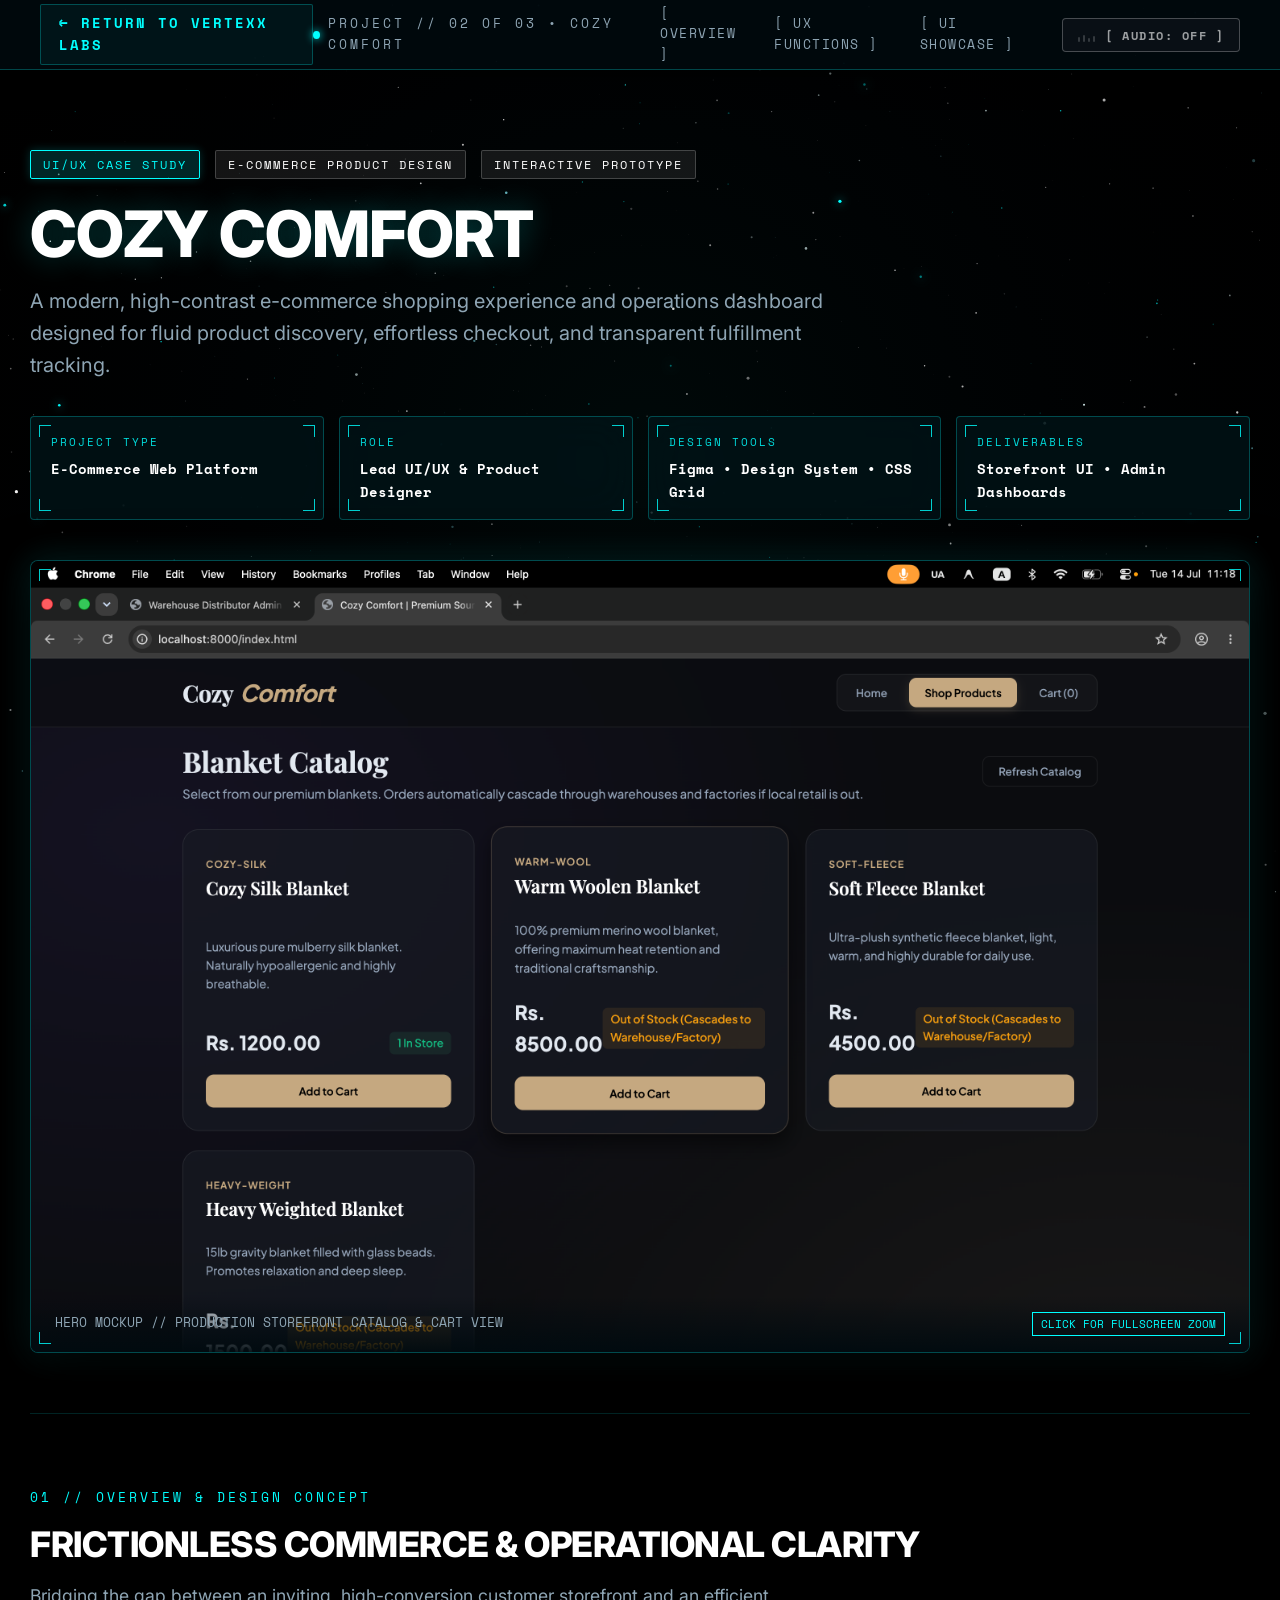
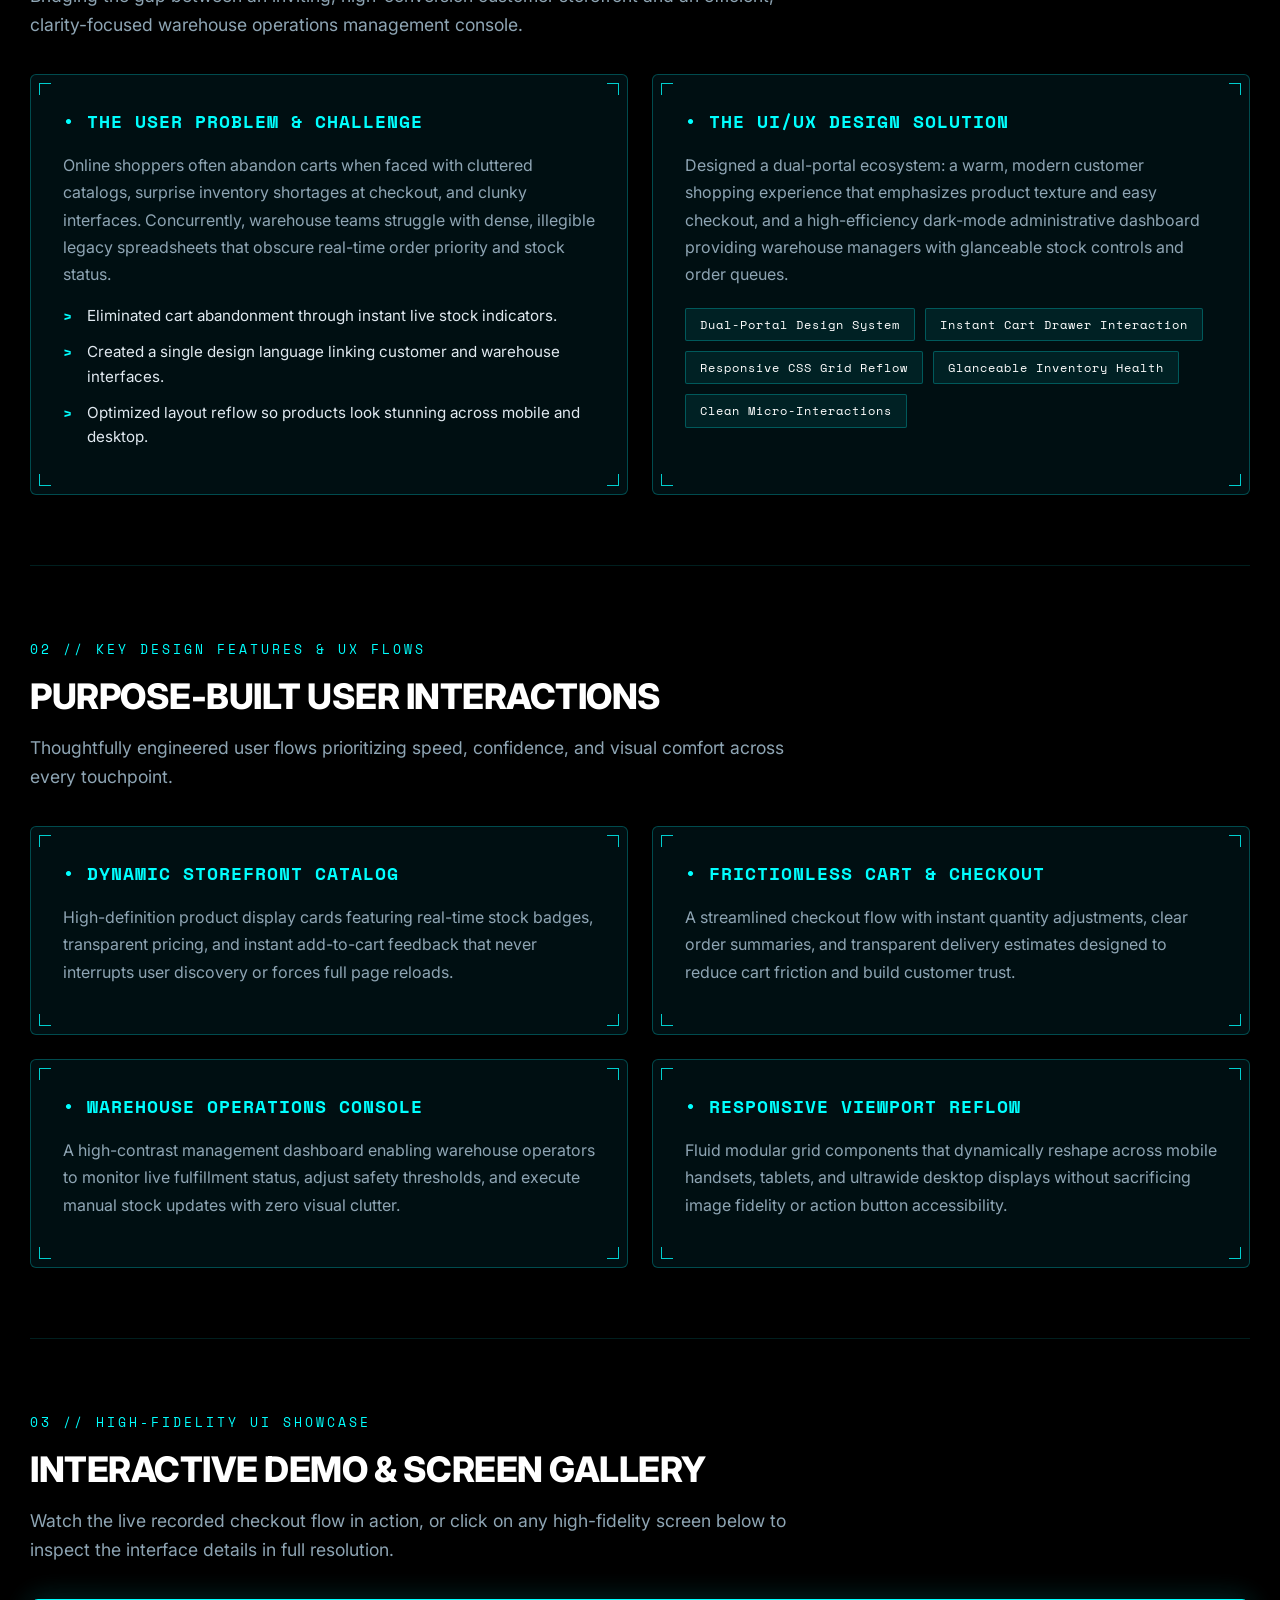
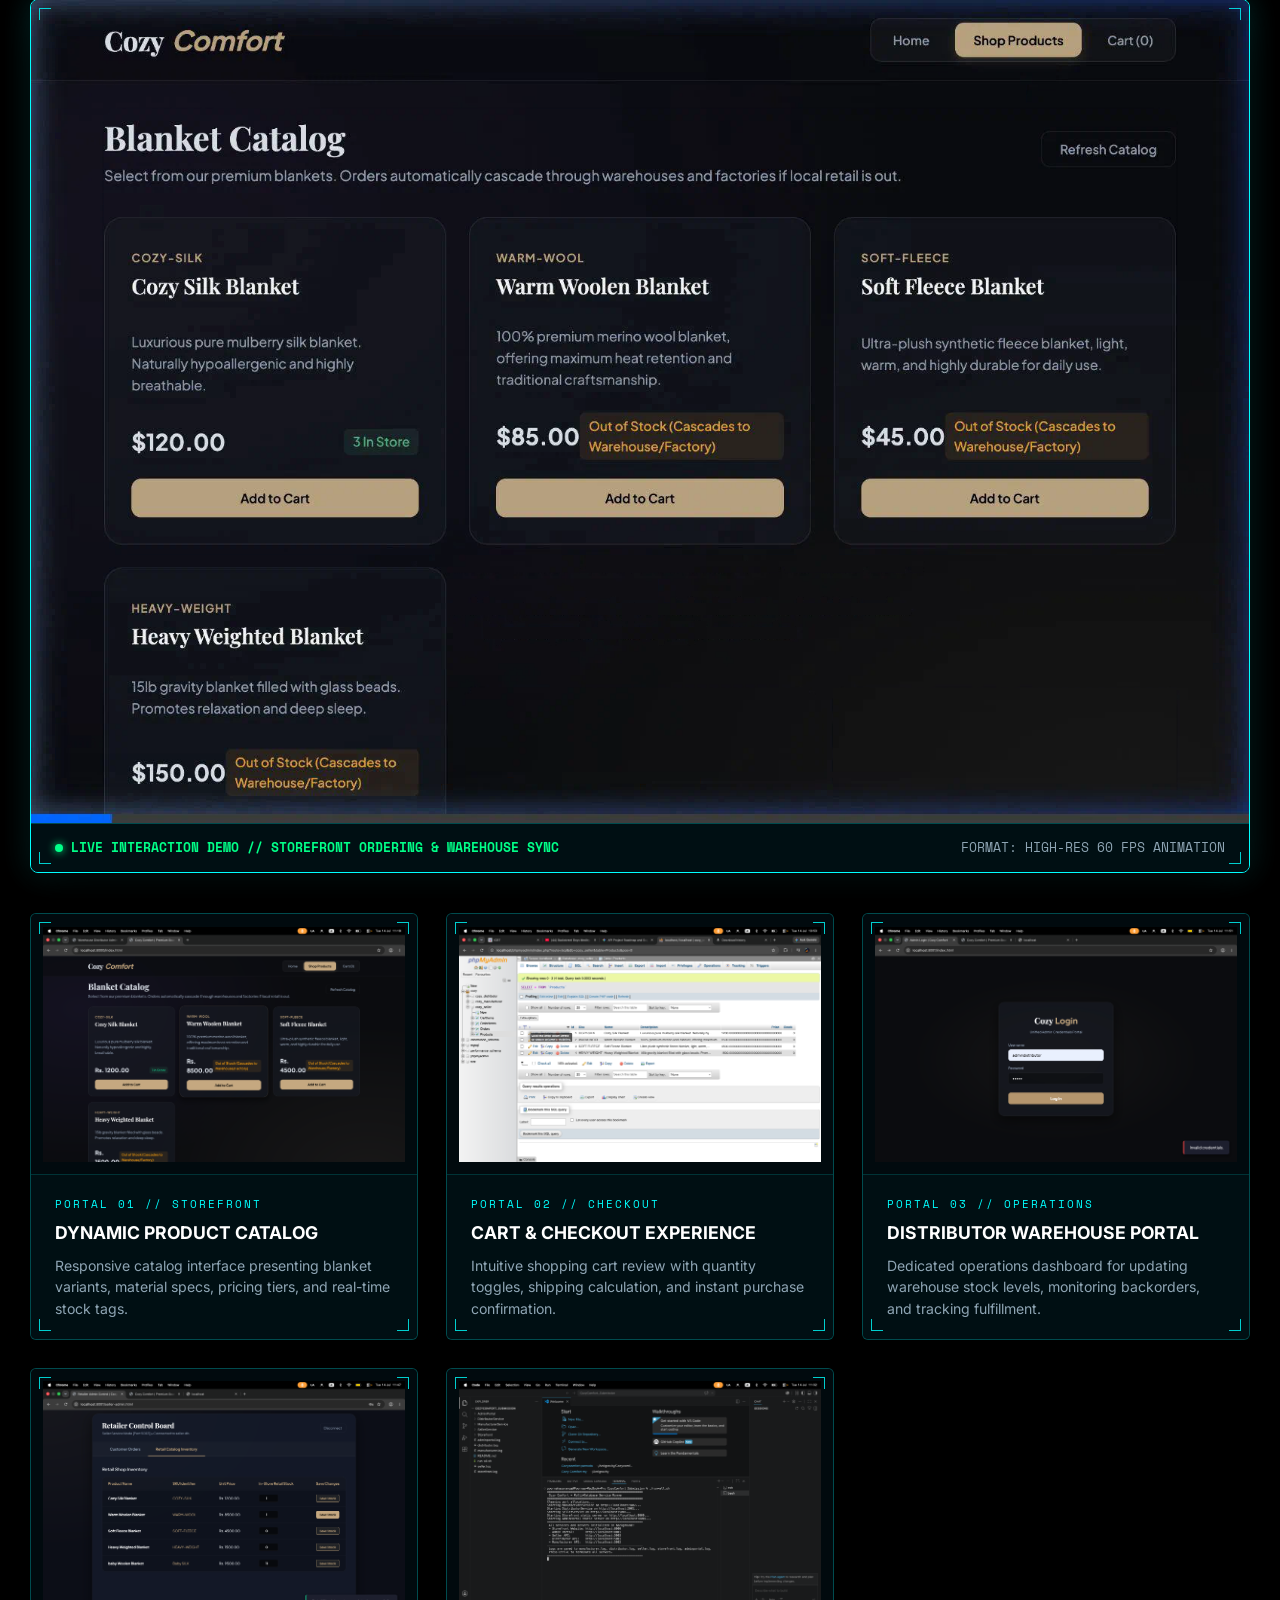
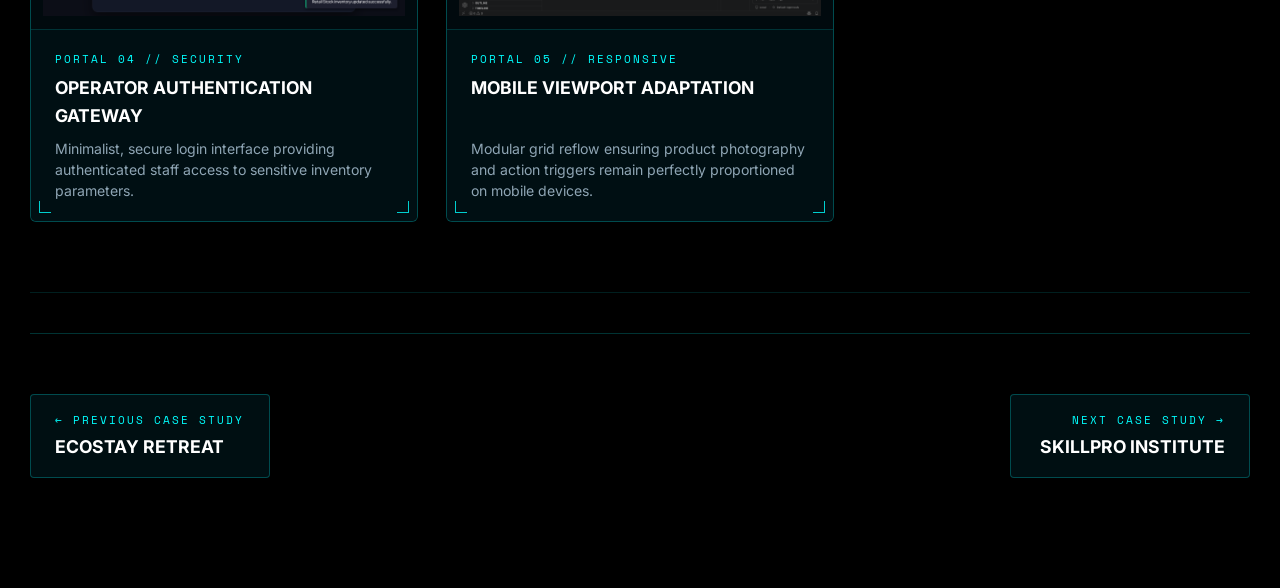
==== case-study-cozycomfort.html @ d519921f "Initial commit: Vertexx Labs spatial portfolio and case studies" ====
<!DOCTYPE html>
<html lang="en">
<head>
  <meta charset="UTF-8">
  <meta name="viewport" content="width=device-width, initial-scale=1.0">
  <title>Cozy Comfort | E-Commerce UI/UX Case Study | Vertexx Labs</title>
  <meta name="description" content="UI/UX case study for Cozy Comfort, a modern e-commerce storefront and operations dashboard platform featuring responsive browsing and live cart interactions.">
  
  <!-- Google Fonts -->
  <link rel="preconnect" href="https://fonts.googleapis.com">
  <link rel="preconnect" href="https://fonts.gstatic.com" crossorigin>
  <link href="https://fonts.googleapis.com/css2?family=Inter:wght@400;600;700;800&family=Share+Tech+Mono&family=Space+Mono:wght@400;700&display=swap" rel="stylesheet">
  
  <link rel="stylesheet" href="case-study.css?v=40">
</head>
<body>

  <!-- 3D Cosmic Space Starfield Canvas (Matching Main Page) -->
  <canvas id="space-canvas"></canvas>

  <!-- Fixed Top HUD Navigation -->
  <header class="case-nav">
    <a href="index.html#projects" class="nav-back-btn">
      <span>&larr; RETURN TO VERTEXX LABS</span>
    </a>
    
    <div class="nav-dossier-badge">
      <span class="blink-dot"></span>
      <span>PROJECT // 02 OF 03 &bull; COZY COMFORT</span>
    </div>

    <div class="nav-right-group">
      <nav class="nav-section-links">
        <a href="#overview">[ OVERVIEW ]</a>
        <a href="#functions">[ UX FUNCTIONS ]</a>
        <a href="#gallery">[ UI SHOWCASE ]</a>
      </nav>

      <!-- HUD Audio Toggle Control -->
      <button id="case-audio-toggle" class="case-audio-btn playing" aria-label="Toggle Audio" title="Toggle audio soundtrack">
        <div class="case-visualizer-bars">
          <div class="case-bar"></div>
          <div class="case-bar"></div>
          <div class="case-bar"></div>
          <div class="case-bar"></div>
        </div>
        <span class="case-audio-label">[ AUDIO: ON ]</span>
      </button>
    </div>
  </header>

  <main class="case-container">
    
    <!-- Hero Section -->
    <section class="case-hero">
      <div class="hero-badge-row">
        <span class="case-badge">UI/UX CASE STUDY</span>
        <span class="role-badge">E-COMMERCE PRODUCT DESIGN</span>
        <span class="role-badge">INTERACTIVE PROTOTYPE</span>
      </div>

      <h1 class="case-title">COZY COMFORT</h1>
      <p class="case-subtitle">
        A modern, high-contrast e-commerce shopping experience and operations dashboard designed for fluid product discovery, effortless checkout, and transparent fulfillment tracking.
      </p>

      <!-- Metadata Bento Grid -->
      <div class="meta-grid">
        <div class="meta-box">
          <div class="hud-corner top-left"></div>
          <div class="hud-corner top-right"></div>
          <div class="hud-corner bottom-left"></div>
          <div class="hud-corner bottom-right"></div>
          <div class="meta-label">PROJECT TYPE</div>
          <div class="meta-value">E-Commerce Web Platform</div>
        </div>

        <div class="meta-box">
          <div class="hud-corner top-left"></div>
          <div class="hud-corner top-right"></div>
          <div class="hud-corner bottom-left"></div>
          <div class="hud-corner bottom-right"></div>
          <div class="meta-label">ROLE</div>
          <div class="meta-value">Lead UI/UX &amp; Product Designer</div>
        </div>

        <div class="meta-box">
          <div class="hud-corner top-left"></div>
          <div class="hud-corner top-right"></div>
          <div class="hud-corner bottom-left"></div>
          <div class="hud-corner bottom-right"></div>
          <div class="meta-label">DESIGN TOOLS</div>
          <div class="meta-value">Figma &bull; Design System &bull; CSS Grid</div>
        </div>

        <div class="meta-box">
          <div class="hud-corner top-left"></div>
          <div class="hud-corner top-right"></div>
          <div class="hud-corner bottom-left"></div>
          <div class="hud-corner bottom-right"></div>
          <div class="meta-label">DELIVERABLES</div>
          <div class="meta-value">Storefront UI &bull; Admin Dashboards</div>
        </div>
      </div>

      <!-- Hero Mockup Display Frame -->
      <div class="hero-mockup-wrapper">
        <div class="hud-corner top-left"></div>
        <div class="hud-corner top-right"></div>
        <div class="hud-corner bottom-left"></div>
        <div class="hud-corner bottom-right"></div>
        <img src="assets/projects/cozycomfort/hero-mockup.png" alt="Cozy Comfort E-Commerce Storefront Interface" class="hero-mockup-img">
        <div class="hero-mockup-caption">
          <span>HERO MOCKUP // PRODUCTION STOREFRONT CATALOG &amp; CART VIEW</span>
          <span class="badge">CLICK FOR FULLSCREEN ZOOM</span>
        </div>
      </div>
    </section>

    <!-- Section 01: Overview & Design Concept -->
    <section id="overview" class="case-section">
      <div class="section-hud-header">
        <span class="section-index">01 // OVERVIEW &amp; DESIGN CONCEPT</span>
        <h2 class="section-title">FRICTIONLESS COMMERCE &amp; OPERATIONAL CLARITY</h2>
        <p class="section-lead">
          Bridging the gap between an inviting, high-conversion customer storefront and an efficient, clarity-focused warehouse operations management console.
        </p>
      </div>

      <div class="bento-overview-grid">
        <div class="bento-card">
          <div class="hud-corner top-left"></div>
          <div class="hud-corner top-right"></div>
          <div class="hud-corner bottom-left"></div>
          <div class="hud-corner bottom-right"></div>
          <h3 class="bento-card-title">&bull; THE USER PROBLEM &amp; CHALLENGE</h3>
          <p>
            Online shoppers often abandon carts when faced with cluttered catalogs, surprise inventory shortages at checkout, and clunky interfaces. Concurrently, warehouse teams struggle with dense, illegible legacy spreadsheets that obscure real-time order priority and stock status.
          </p>
          <ul class="feature-list">
            <li>Eliminated cart abandonment through instant live stock indicators.</li>
            <li>Created a single design language linking customer and warehouse interfaces.</li>
            <li>Optimized layout reflow so products look stunning across mobile and desktop.</li>
          </ul>
        </div>

        <div class="bento-card">
          <div class="hud-corner top-left"></div>
          <div class="hud-corner top-right"></div>
          <div class="hud-corner bottom-left"></div>
          <div class="hud-corner bottom-right"></div>
          <h3 class="bento-card-title">&bull; THE UI/UX DESIGN SOLUTION</h3>
          <p>
            Designed a dual-portal ecosystem: a warm, modern customer shopping experience that emphasizes product texture and easy checkout, and a high-efficiency dark-mode administrative dashboard providing warehouse managers with glanceable stock controls and order queues.
          </p>
          <div class="tech-pills">
            <span class="tech-pill">Dual-Portal Design System</span>
            <span class="tech-pill">Instant Cart Drawer Interaction</span>
            <span class="tech-pill">Responsive CSS Grid Reflow</span>
            <span class="tech-pill">Glanceable Inventory Health</span>
            <span class="tech-pill">Clean Micro-Interactions</span>
          </div>
        </div>
      </div>
    </section>

    <!-- Section 02: Key Design Features & Functions -->
    <section id="functions" class="case-section">
      <div class="section-hud-header">
        <span class="section-index">02 // KEY DESIGN FEATURES &amp; UX FLOWS</span>
        <h2 class="section-title">PURPOSE-BUILT USER INTERACTIONS</h2>
        <p class="section-lead">
          Thoughtfully engineered user flows prioritizing speed, confidence, and visual comfort across every touchpoint.
        </p>
      </div>

      <div class="bento-overview-grid">
        <div class="bento-card">
          <div class="hud-corner top-left"></div>
          <div class="hud-corner top-right"></div>
          <div class="hud-corner bottom-left"></div>
          <div class="hud-corner bottom-right"></div>
          <h3 class="bento-card-title">&bull; DYNAMIC STOREFRONT CATALOG</h3>
          <p>
            High-definition product display cards featuring real-time stock badges, transparent pricing, and instant add-to-cart feedback that never interrupts user discovery or forces full page reloads.
          </p>
        </div>

        <div class="bento-card">
          <div class="hud-corner top-left"></div>
          <div class="hud-corner top-right"></div>
          <div class="hud-corner bottom-left"></div>
          <div class="hud-corner bottom-right"></div>
          <h3 class="bento-card-title">&bull; FRICTIONLESS CART &amp; CHECKOUT</h3>
          <p>
            A streamlined checkout flow with instant quantity adjustments, clear order summaries, and transparent delivery estimates designed to reduce cart friction and build customer trust.
          </p>
        </div>

        <div class="bento-card">
          <div class="hud-corner top-left"></div>
          <div class="hud-corner top-right"></div>
          <div class="hud-corner bottom-left"></div>
          <div class="hud-corner bottom-right"></div>
          <h3 class="bento-card-title">&bull; WAREHOUSE OPERATIONS CONSOLE</h3>
          <p>
            A high-contrast management dashboard enabling warehouse operators to monitor live fulfillment status, adjust safety thresholds, and execute manual stock updates with zero visual clutter.
          </p>
        </div>

        <div class="bento-card">
          <div class="hud-corner top-left"></div>
          <div class="hud-corner top-right"></div>
          <div class="hud-corner bottom-left"></div>
          <div class="hud-corner bottom-right"></div>
          <h3 class="bento-card-title">&bull; RESPONSIVE VIEWPORT REFLOW</h3>
          <p>
            Fluid modular grid components that dynamically reshape across mobile handsets, tablets, and ultrawide desktop displays without sacrificing image fidelity or action button accessibility.
          </p>
        </div>
      </div>
    </section>

    <!-- Section 03: UI Showcase & Screen Gallery -->
    <section id="gallery" class="case-section">
      <div class="section-hud-header">
        <span class="section-index">03 // HIGH-FIDELITY UI SHOWCASE</span>
        <h2 class="section-title">INTERACTIVE DEMO &amp; SCREEN GALLERY</h2>
        <p class="section-lead">
          Watch the live recorded checkout flow in action, or click on any high-fidelity screen below to inspect the interface details in full resolution.
        </p>
      </div>

      <!-- Live Recorded UI Demo Animation -->
      <div class="demo-showcase-box" style="margin-bottom: 40px;">
        <div class="hud-corner top-left"></div>
        <div class="hud-corner top-right"></div>
        <div class="hud-corner bottom-left"></div>
        <div class="hud-corner bottom-right"></div>
        <img src="assets/projects/cozycomfort/demo-animation.webp" alt="Cozy Comfort Live Storefront and Inventory Update Flow" class="demo-showcase-media">
        <div class="demo-status-bar">
          <span class="live-indicator">LIVE INTERACTION DEMO // STOREFRONT ORDERING &amp; WAREHOUSE SYNC</span>
          <span>FORMAT: HIGH-RES 60 FPS ANIMATION</span>
        </div>
      </div>

      <div class="gallery-grid">
        <!-- Screen 1: Storefront -->
        <div class="gallery-card">
          <div class="hud-corner top-left"></div>
          <div class="hud-corner top-right"></div>
          <div class="hud-corner bottom-left"></div>
          <div class="hud-corner bottom-right"></div>
          <div class="gallery-thumb-container">
            <img src="assets/projects/cozycomfort/screen-storefront.png" alt="Storefront Catalog Interface" class="gallery-thumb">
            <div class="gallery-hover-overlay">
              <span class="zoom-hint-btn">[ EXPAND SCREEN ]</span>
            </div>
          </div>
          <div class="gallery-card-info">
            <div>
              <div class="screen-number">PORTAL 01 // STOREFRONT</div>
              <h3 class="screen-name">DYNAMIC PRODUCT CATALOG</h3>
            </div>
            <p class="screen-desc">Responsive catalog interface presenting blanket variants, material specs, pricing tiers, and real-time stock tags.</p>
          </div>
        </div>

        <!-- Screen 2: Checkout -->
        <div class="gallery-card">
          <div class="hud-corner top-left"></div>
          <div class="hud-corner top-right"></div>
          <div class="hud-corner bottom-left"></div>
          <div class="hud-corner bottom-right"></div>
          <div class="gallery-thumb-container">
            <img src="assets/projects/cozycomfort/screen-checkout.png" alt="Cart and Checkout Flow" class="gallery-thumb">
            <div class="gallery-hover-overlay">
              <span class="zoom-hint-btn">[ EXPAND SCREEN ]</span>
            </div>
          </div>
          <div class="gallery-card-info">
            <div>
              <div class="screen-number">PORTAL 02 // CHECKOUT</div>
              <h3 class="screen-name">CART &amp; CHECKOUT EXPERIENCE</h3>
            </div>
            <p class="screen-desc">Intuitive shopping cart review with quantity toggles, shipping calculation, and instant purchase confirmation.</p>
          </div>
        </div>

        <!-- Screen 3: Distributor Operations -->
        <div class="gallery-card">
          <div class="hud-corner top-left"></div>
          <div class="hud-corner top-right"></div>
          <div class="hud-corner bottom-left"></div>
          <div class="hud-corner bottom-right"></div>
          <div class="gallery-thumb-container">
            <img src="assets/projects/cozycomfort/screen-distributor.png" alt="Distributor Warehouse Console" class="gallery-thumb">
            <div class="gallery-hover-overlay">
              <span class="zoom-hint-btn">[ EXPAND SCREEN ]</span>
            </div>
          </div>
          <div class="gallery-card-info">
            <div>
              <div class="screen-number">PORTAL 03 // OPERATIONS</div>
              <h3 class="screen-name">DISTRIBUTOR WAREHOUSE PORTAL</h3>
            </div>
            <p class="screen-desc">Dedicated operations dashboard for updating warehouse stock levels, monitoring backorders, and tracking fulfillment.</p>
          </div>
        </div>

        <!-- Screen 4: Security Gateway -->
        <div class="gallery-card">
          <div class="hud-corner top-left"></div>
          <div class="hud-corner top-right"></div>
          <div class="hud-corner bottom-left"></div>
          <div class="hud-corner bottom-right"></div>
          <div class="gallery-thumb-container">
            <img src="assets/projects/cozycomfort/screen-distributor-login.png" alt="Operator Authentication Gateway" class="gallery-thumb">
            <div class="gallery-hover-overlay">
              <span class="zoom-hint-btn">[ EXPAND SCREEN ]</span>
            </div>
          </div>
          <div class="gallery-card-info">
            <div>
              <div class="screen-number">PORTAL 04 // SECURITY</div>
              <h3 class="screen-name">OPERATOR AUTHENTICATION GATEWAY</h3>
            </div>
            <p class="screen-desc">Minimalist, secure login interface providing authenticated staff access to sensitive inventory parameters.</p>
          </div>
        </div>

        <!-- Screen 5: Responsive Shell -->
        <div class="gallery-card">
          <div class="hud-corner top-left"></div>
          <div class="hud-corner top-right"></div>
          <div class="hud-corner bottom-left"></div>
          <div class="hud-corner bottom-right"></div>
          <div class="gallery-thumb-container">
            <img src="assets/projects/cozycomfort/screen-responsive-shell.png" alt="Responsive Client Viewport" class="gallery-thumb">
            <div class="gallery-hover-overlay">
              <span class="zoom-hint-btn">[ EXPAND SCREEN ]</span>
            </div>
          </div>
          <div class="gallery-card-info">
            <div>
              <div class="screen-number">PORTAL 05 // RESPONSIVE</div>
              <h3 class="screen-name">MOBILE VIEWPORT ADAPTATION</h3>
            </div>
            <p class="screen-desc">Modular grid reflow ensuring product photography and action triggers remain perfectly proportioned on mobile devices.</p>
          </div>
        </div>
      </div>
    </section>

    <!-- Project Footer Navigation -->
    <footer class="case-footer-nav">
      <a href="case-study-ecostay.html?v=38" class="project-nav-link">
        <span class="nav-direction">&larr; PREVIOUS CASE STUDY</span>
        <span class="nav-proj-title">ECOSTAY RETREAT</span>
      </a>

      <a href="case-study-skillpro.html?v=38" class="project-nav-link next">
        <span class="nav-direction">NEXT CASE STUDY &rarr;</span>
        <span class="nav-proj-title">SKILLPRO INSTITUTE</span>
      </a>
    </footer>

  </main>

  <!-- Background Audio Element -->
  <audio id="case-bg-audio" src="assets/suno_track.mp3" loop preload="auto" playsinline style="display:none;"></audio>

  <!-- Fullscreen Lightbox Modal -->
  <div id="lightbox-modal" class="lightbox-modal">
    <button id="lightbox-close-btn" class="lightbox-close-btn">[ CLOSE ESC ]</button>
    <div class="lightbox-content-box">
      <img id="lightbox-img" src="" alt="Fullscreen Interface Preview" class="lightbox-img">
      <div id="lightbox-caption" class="lightbox-caption"></div>
    </div>
  </div>

  <script src="case-study.js?v=40"></script>
</body>
</html>
---- case-study.css ----
/* ==========================================================================
   Vertexx Labs - Case Study Master Stylesheet (Cyberpunk Spatial Aesthetics)
   ========================================================================== */

:root {
  --neon-cyan: #00FFFF;
  --neon-cyan-glow: rgba(0, 255, 255, 0.35);
  --neon-cyan-dim: rgba(0, 255, 255, 0.15);
  --bg-deep: #02080d;
  --bg-card: rgba(0, 20, 25, 0.75);
  --bg-card-hover: rgba(0, 30, 40, 0.85);
  --text-main: #FFFFFF;
  --text-muted: #8ea5b4;
  --border-cyan: rgba(0, 255, 255, 0.25);
  --font-inter: 'Inter', -apple-system, BlinkMacSystemFont, sans-serif;
  --font-mono: 'Space Mono', 'Share Tech Mono', monospace;
  --font-tech: 'Share Tech Mono', monospace;
}

* {
  box-sizing: border-box;
  margin: 0;
  padding: 0;
}

html {
  scroll-behavior: smooth;
  background-color: #000000;
  color: var(--text-main);
  font-family: var(--font-inter);
}

body {
  background-color: #000000;
  min-height: 100vh;
  line-height: 1.6;
  overflow-x: hidden;
  font-size: 16px;
  position: relative;
}

/* Space Theme Canvas (Matching Main Vertexx Labs Space Theme) */
#space-canvas {
  position: fixed;
  top: 0;
  left: 0;
  width: 100vw;
  height: 100vh;
  z-index: 0;
  pointer-events: none;
  background: #000000;
}

/* ==========================================================================
   HUD Header & Navigation Bar
   ========================================================================== */
.case-nav {
  position: fixed;
  top: 0;
  left: 0;
  width: 100%;
  height: 70px;
  background: rgba(0, 10, 15, 0.85);
  backdrop-filter: blur(25px);
  -webkit-backdrop-filter: blur(25px);
  border-bottom: 1px solid var(--border-cyan);
  display: flex;
  align-items: center;
  justify-content: space-between;
  padding: 0 40px;
  z-index: 1000;
  box-shadow: 0 4px 30px rgba(0, 0, 0, 0.8);
}

.nav-back-btn {
  display: inline-flex;
  align-items: center;
  gap: 10px;
  color: var(--neon-cyan);
  text-decoration: none;
  font-family: var(--font-mono);
  font-size: 0.85rem;
  font-weight: 700;
  letter-spacing: 2px;
  text-transform: uppercase;
  padding: 8px 18px;
  border: 1px solid var(--border-cyan);
  background: rgba(0, 255, 255, 0.05);
  border-radius: 2px;
  transition: all 0.3s ease;
  position: relative;
  overflow: hidden;
}

.nav-back-btn:hover {
  background: rgba(0, 255, 255, 0.18);
  border-color: var(--neon-cyan);
  box-shadow: 0 0 20px var(--neon-cyan-glow);
  transform: translateX(-3px);
}

.nav-dossier-badge {
  font-family: var(--font-mono);
  font-size: 0.8rem;
  letter-spacing: 3px;
  color: var(--text-muted);
  text-transform: uppercase;
  display: flex;
  align-items: center;
  gap: 8px;
}

.nav-dossier-badge .blink-dot {
  width: 8px;
  height: 8px;
  border-radius: 50%;
  background: var(--neon-cyan);
  box-shadow: 0 0 8px var(--neon-cyan);
  animation: pulseDot 2s infinite ease-in-out;
}

@keyframes pulseDot {
  0%, 100% { opacity: 0.3; transform: scale(0.9); }
  50% { opacity: 1; transform: scale(1.2); }
}

.nav-section-links {
  display: flex;
  align-items: center;
  gap: 20px;
}

.nav-section-links a {
  color: var(--text-muted);
  text-decoration: none;
  font-family: var(--font-mono);
  font-size: 0.8rem;
  letter-spacing: 1.5px;
  text-transform: uppercase;
  transition: color 0.3s ease;
  position: relative;
}

.nav-section-links a:hover {
  color: var(--neon-cyan);
}

/* ==========================================================================
   Page Container & Structure
   ========================================================================== */
.case-container {
  position: relative;
  z-index: 10;
  max-width: 1280px;
  margin: 0 auto;
  padding: 110px 30px 80px 30px;
}

/* ==========================================================================
   Hero Section
   ========================================================================== */
.case-hero {
  position: relative;
  padding: 40px 0 60px 0;
  border-bottom: 1px solid rgba(0, 255, 255, 0.15);
}

.hero-badge-row {
  display: flex;
  align-items: center;
  gap: 15px;
  margin-bottom: 20px;
  flex-wrap: wrap;
}

.case-badge {
  font-family: var(--font-mono);
  font-size: 0.75rem;
  color: var(--neon-cyan);
  background: var(--neon-cyan-dim);
  border: 1px solid var(--neon-cyan);
  padding: 4px 12px;
  letter-spacing: 2px;
  text-transform: uppercase;
  border-radius: 2px;
  box-shadow: 0 0 10px rgba(0, 255, 255, 0.2);
}

.role-badge {
  font-family: var(--font-mono);
  font-size: 0.75rem;
  color: #fff;
  background: rgba(255, 255, 255, 0.08);
  border: 1px solid rgba(255, 255, 255, 0.2);
  padding: 4px 12px;
  letter-spacing: 2px;
  text-transform: uppercase;
  border-radius: 2px;
}

.case-title {
  font-family: var(--font-inter);
  font-size: clamp(2.5rem, 5vw, 4.2rem);
  font-weight: 800;
  letter-spacing: -1px;
  text-transform: uppercase;
  color: #FFFFFF;
  line-height: 1.1;
  margin-bottom: 15px;
  text-shadow: 0 0 30px rgba(0, 255, 255, 0.25);
}

.case-subtitle {
  font-family: var(--font-inter);
  font-size: 1.25rem;
  color: var(--text-muted);
  max-width: 820px;
  margin-bottom: 35px;
  line-height: 1.6;
}

/* Metadata Grid */
.meta-grid {
  display: grid;
  grid-template-columns: repeat(4, 1fr);
  gap: 15px;
  margin-bottom: 40px;
}

.meta-box {
  background: var(--bg-card);
  border: 1px solid var(--border-cyan);
  padding: 16px 20px;
  border-radius: 4px;
  position: relative;
  backdrop-filter: blur(20px);
}

.meta-label {
  font-family: var(--font-mono);
  font-size: 0.7rem;
  color: var(--neon-cyan);
  letter-spacing: 2px;
  text-transform: uppercase;
  margin-bottom: 6px;
  opacity: 0.85;
}

.meta-value {
  font-family: var(--font-mono);
  font-size: 0.9rem;
  color: #FFFFFF;
  font-weight: 700;
}

/* Hero Showcase Frame */
.hero-mockup-wrapper {
  position: relative;
  margin-top: 30px;
  background: var(--bg-card);
  border: 1px solid var(--border-cyan);
  border-radius: 8px;
  overflow: hidden;
  box-shadow: 0 20px 60px rgba(0, 0, 0, 0.9), 0 0 35px rgba(0, 255, 255, 0.15);
}

.hero-mockup-img {
  width: 100%;
  height: auto;
  display: block;
  object-fit: cover;
  transition: transform 0.6s cubic-bezier(0.16, 1, 0.3, 1);
}

.hero-mockup-wrapper:hover .hero-mockup-img {
  transform: scale(1.015);
}

.hero-mockup-caption {
  position: absolute;
  bottom: 0;
  left: 0;
  width: 100%;
  padding: 16px 24px;
  background: linear-gradient(180deg, transparent 0%, rgba(0, 10, 15, 0.95) 100%);
  display: flex;
  align-items: center;
  justify-content: space-between;
  font-family: var(--font-mono);
  font-size: 0.8rem;
  color: var(--text-muted);
}

.hero-mockup-caption .badge {
  color: var(--neon-cyan);
  border: 1px solid var(--neon-cyan);
  padding: 2px 8px;
  font-size: 0.7rem;
}

/* ==========================================================================
   Section Headers & HUD Dividers
   ========================================================================== */
.case-section {
  padding: 70px 0;
  border-bottom: 1px solid rgba(0, 255, 255, 0.12);
  position: relative;
}

.section-hud-header {
  margin-bottom: 35px;
}

.section-index {
  font-family: var(--font-mono);
  font-size: 0.8rem;
  color: var(--neon-cyan);
  letter-spacing: 3px;
  text-transform: uppercase;
  margin-bottom: 8px;
  display: inline-block;
}

.section-title {
  font-family: var(--font-inter);
  font-size: 2.2rem;
  font-weight: 800;
  letter-spacing: -0.5px;
  color: #FFFFFF;
  text-transform: uppercase;
}

.section-lead {
  font-size: 1.1rem;
  color: var(--text-muted);
  max-width: 800px;
  margin-top: 10px;
}

/* ==========================================================================
   HUD Corner Brackets
   ========================================================================== */
.hud-corner {
  position: absolute;
  width: 12px;
  height: 12px;
  border: 1px solid var(--neon-cyan);
  opacity: 0.8;
  z-index: 5;
  pointer-events: none;
}

.top-left { top: 8px; left: 8px; border-right: none; border-bottom: none; }
.top-right { top: 8px; right: 8px; border-left: none; border-bottom: none; }
.bottom-left { bottom: 8px; left: 8px; border-right: none; border-top: none; }
.bottom-right { bottom: 8px; right: 8px; border-left: none; border-top: none; }

/* ==========================================================================
   Overview & Architecture Bento Grids
   ========================================================================== */
.bento-overview-grid {
  display: grid;
  grid-template-columns: 1fr 1fr;
  gap: 24px;
}

.bento-card {
  position: relative;
  background: var(--bg-card);
  border: 1px solid var(--border-cyan);
  border-radius: 6px;
  padding: 32px;
  backdrop-filter: blur(20px);
  transition: all 0.3s ease;
}

.bento-card:hover {
  background: var(--bg-card-hover);
  border-color: rgba(0, 255, 255, 0.45);
  box-shadow: 0 10px 30px rgba(0, 0, 0, 0.6), 0 0 20px rgba(0, 255, 255, 0.1);
}

.bento-card-title {
  font-family: var(--font-mono);
  font-size: 1.15rem;
  font-weight: 700;
  color: var(--neon-cyan);
  letter-spacing: 1px;
  margin-bottom: 16px;
  display: flex;
  align-items: center;
  gap: 10px;
}

.bento-card p {
  color: var(--text-muted);
  margin-bottom: 16px;
  line-height: 1.7;
}

.feature-list {
  list-style: none;
  margin-top: 15px;
}

.feature-list li {
  position: relative;
  padding-left: 24px;
  margin-bottom: 12px;
  color: #e0e9f0;
  font-size: 0.95rem;
}

.feature-list li::before {
  content: "> ";
  position: absolute;
  left: 0;
  top: 0;
  color: var(--neon-cyan);
  font-family: var(--font-mono);
  font-weight: bold;
}

/* Tech Stack Badges */
.tech-pills {
  display: flex;
  flex-wrap: wrap;
  gap: 10px;
  margin-top: 20px;
}

.tech-pill {
  font-family: var(--font-mono);
  font-size: 0.75rem;
  color: #FFFFFF;
  background: rgba(0, 255, 255, 0.08);
  border: 1px solid var(--border-cyan);
  padding: 6px 14px;
  border-radius: 2px;
  letter-spacing: 1px;
  transition: all 0.2s ease;
}

.tech-pill:hover {
  border-color: var(--neon-cyan);
  background: rgba(0, 255, 255, 0.15);
  box-shadow: 0 0 10px var(--neon-cyan-glow);
}

/* ==========================================================================
   UI Showcase Screen Gallery (Modern Responsive Grid)
   ========================================================================== */
.gallery-grid {
  display: grid;
  grid-template-columns: repeat(auto-fit, minmax(360px, 1fr));
  gap: 28px;
}

.gallery-card {
  position: relative;
  background: var(--bg-card);
  border: 1px solid var(--border-cyan);
  border-radius: 6px;
  overflow: hidden;
  cursor: pointer;
  transition: all 0.35s cubic-bezier(0.16, 1, 0.3, 1);
  display: flex;
  flex-direction: column;
}

.gallery-card:hover {
  transform: translateY(-5px);
  border-color: var(--neon-cyan);
  box-shadow: 0 15px 40px rgba(0, 0, 0, 0.8), 0 0 25px rgba(0, 255, 255, 0.2);
}

.gallery-thumb-container {
  position: relative;
  width: 100%;
  background: #010a0e;
  overflow: hidden;
  display: flex;
  align-items: center;
  justify-content: center;
  min-height: 260px;
  max-height: 480px;
}

.gallery-thumb {
  width: 100%;
  height: 100%;
  object-fit: contain;
  display: block;
  transition: transform 0.5s ease;
  padding: 12px;
}

.gallery-card:hover .gallery-thumb {
  transform: scale(1.03);
}

.gallery-hover-overlay {
  position: absolute;
  top: 0;
  left: 0;
  width: 100%;
  height: 100%;
  background: rgba(0, 20, 25, 0.5);
  backdrop-filter: blur(2px);
  opacity: 0;
  display: flex;
  align-items: center;
  justify-content: center;
  transition: opacity 0.3s ease;
}

.gallery-card:hover .gallery-hover-overlay {
  opacity: 1;
}

.zoom-hint-btn {
  font-family: var(--font-mono);
  font-size: 0.8rem;
  letter-spacing: 2px;
  color: var(--neon-cyan);
  background: rgba(0, 0, 0, 0.85);
  border: 1px solid var(--neon-cyan);
  padding: 8px 18px;
  border-radius: 2px;
  box-shadow: 0 0 15px var(--neon-cyan-glow);
}

.gallery-card-info {
  padding: 20px 24px;
  background: rgba(0, 15, 20, 0.95);
  border-top: 1px solid rgba(0, 255, 255, 0.15);
  flex-grow: 1;
  display: flex;
  flex-direction: column;
  justify-content: space-between;
}

.screen-number {
  font-family: var(--font-mono);
  font-size: 0.7rem;
  color: var(--neon-cyan);
  letter-spacing: 2px;
  text-transform: uppercase;
  margin-bottom: 6px;
}

.screen-name {
  font-family: var(--font-inter);
  font-size: 1.1rem;
  font-weight: 700;
  color: #FFFFFF;
  margin-bottom: 8px;
}

.screen-desc {
  font-size: 0.88rem;
  color: var(--text-muted);
  line-height: 1.5;
}

/* ==========================================================================
   Architecture & Diagrams Grid
   ========================================================================== */
.diagram-grid {
  display: grid;
  grid-template-columns: repeat(auto-fit, minmax(420px, 1fr));
  gap: 28px;
}

.diagram-card {
  position: relative;
  background: var(--bg-card);
  border: 1px solid var(--border-cyan);
  border-radius: 6px;
  overflow: hidden;
  cursor: pointer;
  transition: all 0.3s ease;
}

.diagram-card:hover {
  border-color: var(--neon-cyan);
  box-shadow: 0 15px 40px rgba(0, 0, 0, 0.7), 0 0 20px rgba(0, 255, 255, 0.15);
}

.diagram-img-box {
  background: #020b10;
  padding: 20px;
  display: flex;
  align-items: center;
  justify-content: center;
  min-height: 280px;
}

.diagram-img {
  max-width: 100%;
  max-height: 380px;
  object-fit: contain;
  filter: contrast(1.05);
}

.diagram-meta {
  padding: 20px 24px;
  background: rgba(0, 15, 20, 0.95);
  border-top: 1px solid rgba(0, 255, 255, 0.15);
}

.diagram-meta h4 {
  font-family: var(--font-mono);
  font-size: 1rem;
  color: var(--neon-cyan);
  letter-spacing: 1px;
  margin-bottom: 6px;
}

.diagram-meta p {
  font-size: 0.88rem;
  color: var(--text-muted);
}

/* ==========================================================================
   Live Demo Animation Showcase (Cozy Comfort)
   ========================================================================== */
.demo-showcase-box {
  position: relative;
  background: var(--bg-card);
  border: 1px solid var(--neon-cyan);
  border-radius: 8px;
  overflow: hidden;
  box-shadow: 0 20px 60px rgba(0, 0, 0, 0.9), 0 0 30px rgba(0, 255, 255, 0.2);
  margin-top: 25px;
}

.demo-showcase-media {
  width: 100%;
  height: auto;
  display: block;
}

.demo-status-bar {
  padding: 14px 24px;
  background: rgba(0, 15, 20, 0.95);
  border-top: 1px solid var(--border-cyan);
  display: flex;
  align-items: center;
  justify-content: space-between;
  font-family: var(--font-mono);
  font-size: 0.8rem;
  color: var(--text-muted);
}

.live-indicator {
  display: inline-flex;
  align-items: center;
  gap: 8px;
  color: #00ff88;
  font-weight: bold;
}

.live-indicator::before {
  content: "";
  width: 8px;
  height: 8px;
  border-radius: 50%;
  background: #00ff88;
  box-shadow: 0 0 8px #00ff88;
  animation: pulseDot 1.5s infinite;
}

/* ==========================================================================
   Project Footer Navigation
   ========================================================================== */
.case-footer-nav {
  padding: 60px 0 30px 0;
  display: flex;
  align-items: center;
  justify-content: space-between;
  gap: 20px;
  border-top: 1px solid rgba(0, 255, 255, 0.2);
  margin-top: 40px;
  flex-wrap: wrap;
}

.project-nav-link {
  display: flex;
  flex-direction: column;
  text-decoration: none;
  padding: 16px 24px;
  border: 1px solid var(--border-cyan);
  background: var(--bg-card);
  border-radius: 4px;
  transition: all 0.3s ease;
  min-width: 240px;
}

.project-nav-link:hover {
  border-color: var(--neon-cyan);
  background: var(--bg-card-hover);
  box-shadow: 0 0 20px rgba(0, 255, 255, 0.2);
  transform: translateY(-2px);
}

.project-nav-link.next {
  text-align: right;
  margin-left: auto;
}

.nav-direction {
  font-family: var(--font-mono);
  font-size: 0.7rem;
  color: var(--neon-cyan);
  letter-spacing: 2px;
  text-transform: uppercase;
  margin-bottom: 4px;
}

.nav-proj-title {
  font-family: var(--font-inter);
  font-size: 1.1rem;
  font-weight: 700;
  color: #FFFFFF;
}

/* ==========================================================================
   Full Screen Lightbox Modal
   ========================================================================== */
.lightbox-modal {
  position: fixed;
  top: 0;
  left: 0;
  width: 100vw;
  height: 100vh;
  background: rgba(0, 5, 8, 0.94);
  backdrop-filter: blur(25px);
  -webkit-backdrop-filter: blur(25px);
  z-index: 99999;
  display: flex;
  flex-direction: column;
  align-items: center;
  justify-content: center;
  opacity: 0;
  visibility: hidden;
  transition: opacity 0.3s ease, visibility 0.3s ease;
  padding: 30px;
}

.lightbox-modal.active {
  opacity: 1;
  visibility: visible;
}

.lightbox-close-btn {
  position: absolute;
  top: 25px;
  right: 35px;
  background: transparent;
  border: 1px solid var(--neon-cyan);
  color: var(--neon-cyan);
  padding: 8px 18px;
  font-family: var(--font-mono);
  font-size: 0.85rem;
  letter-spacing: 2px;
  cursor: pointer;
  border-radius: 2px;
  transition: all 0.2s ease;
}

.lightbox-close-btn:hover {
  background: rgba(0, 255, 255, 0.2);
  box-shadow: 0 0 15px var(--neon-cyan);
}

.lightbox-content-box {
  max-width: 90vw;
  max-height: 80vh;
  display: flex;
  flex-direction: column;
  align-items: center;
  position: relative;
}

.lightbox-img {
  max-width: 100%;
  max-height: 75vh;
  object-fit: contain;
  border-radius: 4px;
  border: 1px solid var(--border-cyan);
  box-shadow: 0 20px 60px rgba(0, 0, 0, 0.9), 0 0 35px rgba(0, 255, 255, 0.25);
}

.lightbox-caption {
  margin-top: 18px;
  font-family: var(--font-mono);
  font-size: 0.9rem;
  color: var(--neon-cyan);
  letter-spacing: 1.5px;
  text-align: center;
  text-transform: uppercase;
}

/* ==========================================================================
   Responsive Breakpoints
   ========================================================================== */
@media (max-width: 1024px) {
  .meta-grid {
    grid-template-columns: repeat(2, 1fr);
  }
  .bento-overview-grid {
    grid-template-columns: 1fr;
  }
  .case-nav {
    padding: 0 20px;
  }
  .nav-section-links {
    display: none; /* Hide anchor links on smaller screens */
  }
}

@media (max-width: 640px) {
  .case-container {
    padding: 90px 16px 50px 16px;
  }
  .meta-grid {
    grid-template-columns: 1fr;
  }
  .gallery-grid {
    grid-template-columns: 1fr;
  }
  .diagram-grid {
    grid-template-columns: 1fr;
  }
  .case-footer-nav {
    flex-direction: column;
    align-items: stretch;
  }
  .project-nav-link {
    width: 100%;
    text-align: center;
  }
  .project-nav-link.next {
    text-align: center;
    margin-left: 0;
  }
}

/* ==========================================================================
   Interactive Mobile Device Showcase Stage (Flagship UI/UX Presentation)
   ========================================================================== */
.mobile-showcase-stage {
  position: relative;
  margin-top: 35px;
  background: radial-gradient(circle at 50% 50%, rgba(0, 255, 255, 0.08) 0%, rgba(0, 15, 20, 0.75) 70%);
  border: 1px solid var(--border-cyan);
  border-radius: 8px;
  padding: 50px 30px 30px 30px;
  display: flex;
  flex-direction: column;
  align-items: center;
  box-shadow: 0 20px 60px rgba(0, 0, 0, 0.9), 0 0 35px rgba(0, 255, 255, 0.15);
  overflow: hidden;
}

.stage-devices-row {
  display: flex;
  align-items: center;
  justify-content: center;
  gap: 35px;
  width: 100%;
  max-width: 1100px;
  position: relative;
  z-index: 5;
}

/* Device Wrapper with Label */
.phone-item-wrap {
  display: flex;
  flex-direction: column;
  align-items: center;
}

/* Individual Smartphone Chassis */
.phone-mockup {
  position: relative;
  width: 285px;
  height: 580px;
  background: #000000;
  border-radius: 42px;
  border: 3px solid rgba(0, 255, 255, 0.35);
  box-shadow: 
    0 0 0 7px #07131b,
    0 25px 50px rgba(0, 0, 0, 0.9),
    0 0 25px rgba(0, 255, 255, 0.15);
  cursor: pointer;
  transition: all 0.45s cubic-bezier(0.16, 1, 0.3, 1);
  display: flex;
  flex-direction: column;
  overflow: hidden;
  flex-shrink: 0;
}

.phone-mockup:hover {
  transform: translateY(-12px) scale(1.02);
  border-color: var(--neon-cyan);
  box-shadow: 
    0 0 0 7px #020c12,
    0 35px 70px rgba(0, 0, 0, 0.95),
    0 0 40px rgba(0, 255, 255, 0.45);
}

.phone-mockup.featured {
  width: 320px;
  height: 640px;
  border-color: var(--neon-cyan);
  box-shadow: 
    0 0 0 8px #020c12,
    0 35px 75px rgba(0, 0, 0, 0.95),
    0 0 45px rgba(0, 255, 255, 0.35);
  z-index: 10;
  transform: translateY(-10px);
}

.phone-mockup.featured:hover {
  transform: translateY(-20px) scale(1.03);
  box-shadow: 
    0 0 0 8px #001e28,
    0 40px 90px rgba(0, 0, 0, 0.95),
    0 0 60px rgba(0, 255, 255, 0.6);
}

/* Dynamic Island / Speaker Pill */
.phone-notch {
  position: absolute;
  top: 12px;
  left: 50%;
  transform: translateX(-50%);
  width: 80px;
  height: 18px;
  background: #000000;
  border-radius: 10px;
  z-index: 20;
  border: 1px solid rgba(255, 255, 255, 0.12);
  box-shadow: 0 2px 8px rgba(0, 0, 0, 0.9);
}

/* Screen Glass Viewport */
.phone-screen {
  position: relative;
  width: 100%;
  height: 100%;
  border-radius: 38px;
  overflow: hidden;
  background: #01070b;
}

.phone-screen-img {
  width: 100%;
  height: 100%;
  object-fit: cover;
  object-position: top;
  display: block;
  transition: transform 0.6s ease;
}

.phone-mockup:hover .phone-screen-img {
  transform: scale(1.03);
}

/* Screen Badge & Label */
.phone-caption-bar {
  margin-top: 16px;
  text-align: center;
}

.phone-tag {
  font-family: var(--font-mono);
  font-size: 0.72rem;
  letter-spacing: 2px;
  color: var(--neon-cyan);
  background: rgba(0, 255, 255, 0.08);
  border: 1px solid var(--border-cyan);
  padding: 5px 14px;
  border-radius: 2px;
  display: inline-block;
  text-transform: uppercase;
  transition: all 0.3s ease;
}

.phone-item-wrap:hover .phone-tag {
  background: rgba(0, 255, 255, 0.2);
  border-color: var(--neon-cyan);
  box-shadow: 0 0 12px rgba(0, 255, 255, 0.3);
  color: #FFFFFF;
}

.phone-item-wrap.featured-wrap .phone-tag {
  background: rgba(0, 255, 255, 0.2);
  border-color: var(--neon-cyan);
  box-shadow: 0 0 15px rgba(0, 255, 255, 0.35);
  color: #FFFFFF;
}

/* Stage Footer Info */
.stage-footer-bar {
  margin-top: 35px;
  width: 100%;
  padding-top: 16px;
  border-top: 1px solid rgba(0, 255, 255, 0.15);
  display: flex;
  align-items: center;
  justify-content: space-between;
  font-family: var(--font-mono);
  font-size: 0.75rem;
  color: var(--text-muted);
}

@media (max-width: 980px) {
  .stage-devices-row {
    flex-direction: column;
    gap: 40px;
  }
  .phone-mockup, .phone-mockup.featured {
    width: 285px;
    height: 580px;
    transform: none;
  }
}

/* ============================================================
   CASE STUDY HUD AUDIO CONTROL
   ============================================================ */
.nav-right-group {
  display: flex;
  align-items: center;
  gap: 24px;
}

.case-audio-btn {
  display: inline-flex;
  align-items: center;
  gap: 10px;
  padding: 7px 15px;
  background: rgba(3, 15, 24, 0.88);
  border: 1px solid rgba(0, 255, 255, 0.5);
  border-radius: 4px;
  box-shadow: 0 0 14px rgba(0, 255, 255, 0.22);
  font-family: var(--font-mono);
  color: var(--neon-cyan);
  font-size: 0.76rem;
  letter-spacing: 1.5px;
  cursor: pointer;
  outline: none;
  user-select: none;
  transition: all 0.3s cubic-bezier(0.165, 0.84, 0.44, 1);
}

.case-audio-btn:hover {
  background: rgba(0, 30, 45, 0.96);
  border-color: #00FFFF;
  box-shadow: 0 0 24px rgba(0, 255, 255, 0.55);
  transform: translateY(-1px);
}

.case-audio-btn:active {
  transform: translateY(0) scale(0.97);
}

.case-audio-btn.muted {
  border-color: rgba(255, 255, 255, 0.25);
  color: rgba(255, 255, 255, 0.6);
  background: rgba(12, 18, 24, 0.75);
  box-shadow: none;
}

.case-audio-btn.muted:hover {
  border-color: rgba(255, 255, 255, 0.45);
  color: #FFFFFF;
}

.case-visualizer-bars {
  display: flex;
  align-items: flex-end;
  gap: 2.5px;
  height: 14px;
}

.case-bar {
  width: 2.5px;
  background: var(--neon-cyan);
  border-radius: 1px;
  box-shadow: 0 0 6px rgba(0, 255, 255, 0.6);
}

.case-audio-btn.playing .case-bar:nth-child(1) { height: 35%; animation: caseWave 1.1s infinite ease-in-out alternate; }
.case-audio-btn.playing .case-bar:nth-child(2) { height: 85%; animation: caseWave 0.9s infinite ease-in-out alternate; animation-delay: 0.15s; }
.case-audio-btn.playing .case-bar:nth-child(3) { height: 50%; animation: caseWave 1.3s infinite ease-in-out alternate; animation-delay: 0.35s; }
.case-audio-btn.playing .case-bar:nth-child(4) { height: 100%; animation: caseWave 0.8s infinite ease-in-out alternate; animation-delay: 0.2s; }

.case-audio-btn.muted .case-bar {
  animation: none !important;
  opacity: 0.35;
  background: rgba(255, 255, 255, 0.5);
  box-shadow: none;
}
.case-audio-btn.muted .case-bar:nth-child(1) { height: 35%; }
.case-audio-btn.muted .case-bar:nth-child(2) { height: 50%; }
.case-audio-btn.muted .case-bar:nth-child(3) { height: 25%; }
.case-audio-btn.muted .case-bar:nth-child(4) { height: 40%; }

@keyframes caseWave {
  0% { height: 20%; }
  50% { height: 95%; }
  100% { height: 30%; }
}

.case-audio-label {
  font-weight: 700;
  letter-spacing: 1.5px;
  white-space: nowrap;
}

/* ============================================================
   ENHANCED INTERACTIVE FULL-SCREEN MODAL ZOOM VIEWER & GLOW
   ============================================================ */
.gallery-card,
.meta-box,
.function-card {
  --mouse-x: 50%;
  --mouse-y: 50%;
  position: relative;
  overflow: hidden;
}

.gallery-card::before,
.meta-box::before,
.function-card::before {
  content: "";
  position: absolute;
  inset: 0;
  border-radius: inherit;
  background: radial-gradient(
    450px circle at var(--mouse-x) var(--mouse-y),
    rgba(0, 255, 255, 0.14),
    rgba(0, 180, 255, 0.04) 45%,
    transparent 75%
  );
  opacity: 0;
  transition: opacity 0.3s ease;
  pointer-events: none;
  z-index: 1;
}

.gallery-card:hover::before,
.meta-box:hover::before,
.function-card:hover::before {
  opacity: 1;
}

.lightbox-modal {
  padding: 80px 60px 60px 60px;
  overflow: hidden;
  user-select: none;
}

.lightbox-hud-toolbar {
  position: fixed;
  top: 0;
  left: 0;
  width: 100%;
  height: 64px;
  background: rgba(0, 10, 16, 0.92);
  border-bottom: 1px solid rgba(0, 255, 255, 0.3);
  backdrop-filter: blur(20px);
  -webkit-backdrop-filter: blur(20px);
  display: flex;
  align-items: center;
  justify-content: space-between;
  padding: 0 32px;
  z-index: 100002;
}

.lightbox-hud-left {
  display: flex;
  align-items: center;
  gap: 14px;
  font-family: var(--font-mono);
}

.lightbox-counter {
  color: var(--neon-cyan);
  font-size: 0.78rem;
  font-weight: 700;
  letter-spacing: 2px;
  padding: 4px 10px;
  background: rgba(0, 255, 255, 0.1);
  border: 1px solid rgba(0, 255, 255, 0.35);
  border-radius: 2px;
}

.lightbox-hud-title {
  color: #FFFFFF;
  font-size: 0.85rem;
  letter-spacing: 1.5px;
  text-transform: uppercase;
}

.lightbox-hud-controls {
  display: flex;
  align-items: center;
  gap: 10px;
}

.lb-ctrl-btn {
  background: rgba(0, 255, 255, 0.06);
  border: 1px solid rgba(0, 255, 255, 0.35);
  color: var(--neon-cyan);
  padding: 6px 12px;
  font-family: var(--font-mono);
  font-size: 0.76rem;
  letter-spacing: 1.5px;
  cursor: pointer;
  border-radius: 2px;
  transition: all 0.2s ease;
}

.lb-ctrl-btn:hover {
  background: rgba(0, 255, 255, 0.2);
  border-color: var(--neon-cyan);
  box-shadow: 0 0 14px rgba(0, 255, 255, 0.45);
  color: #FFFFFF;
}

.lb-close-accent {
  border-color: var(--neon-cyan);
  background: rgba(0, 255, 255, 0.14);
  margin-left: 6px;
}

.lb-zoom-readout {
  font-family: var(--font-mono);
  font-size: 0.78rem;
  color: #FFFFFF;
  min-width: 48px;
  text-align: center;
  letter-spacing: 1px;
}

.lb-nav-btn {
  position: fixed;
  top: 50%;
  transform: translateY(-50%);
  width: 48px;
  height: 76px;
  background: rgba(0, 16, 24, 0.85);
  border: 1px solid rgba(0, 255, 255, 0.35);
  color: var(--neon-cyan);
  font-size: 1.4rem;
  display: flex;
  align-items: center;
  justify-content: center;
  cursor: pointer;
  border-radius: 4px;
  z-index: 100002;
  transition: all 0.25s ease;
  backdrop-filter: blur(12px);
}

.lb-nav-btn:hover {
  background: rgba(0, 255, 255, 0.2);
  border-color: var(--neon-cyan);
  box-shadow: 0 0 22px rgba(0, 255, 255, 0.5);
  color: #FFFFFF;
}

.lb-nav-prev { left: 24px; }
.lb-nav-next { right: 24px; }

.lightbox-content-box {
  width: 100%;
  height: 100%;
  max-width: 92vw;
  max-height: 82vh;
  display: flex;
  flex-direction: column;
  align-items: center;
  justify-content: center;
  position: relative;
}

.lightbox-img {
  max-width: 86vw;
  max-height: 76vh;
  transform-origin: center center;
  will-change: transform;
  cursor: zoom-in;
}

.lightbox-hint-bar {
  position: fixed;
  bottom: 18px;
  left: 50%;
  transform: translateX(-50%);
  font-family: var(--font-mono);
  font-size: 0.7rem;
  letter-spacing: 1.5px;
  color: #8ea5b4;
  background: rgba(0, 12, 18, 0.88);
  border: 1px solid rgba(0, 255, 255, 0.22);
  padding: 6px 18px;
  border-radius: 3px;
  z-index: 100002;
  white-space: nowrap;
  pointer-events: none;
}

@media (max-width: 768px) {
  .lightbox-hud-toolbar {
    padding: 0 12px;
  }
  .lightbox-hud-title,
  .lightbox-hint-bar {
    display: none;
  }
  .lb-nav-btn {
    width: 38px;
    height: 56px;
    font-size: 1.1rem;
  }
  .lb-nav-prev { left: 8px; }
  .lb-nav-next { right: 8px; }
}
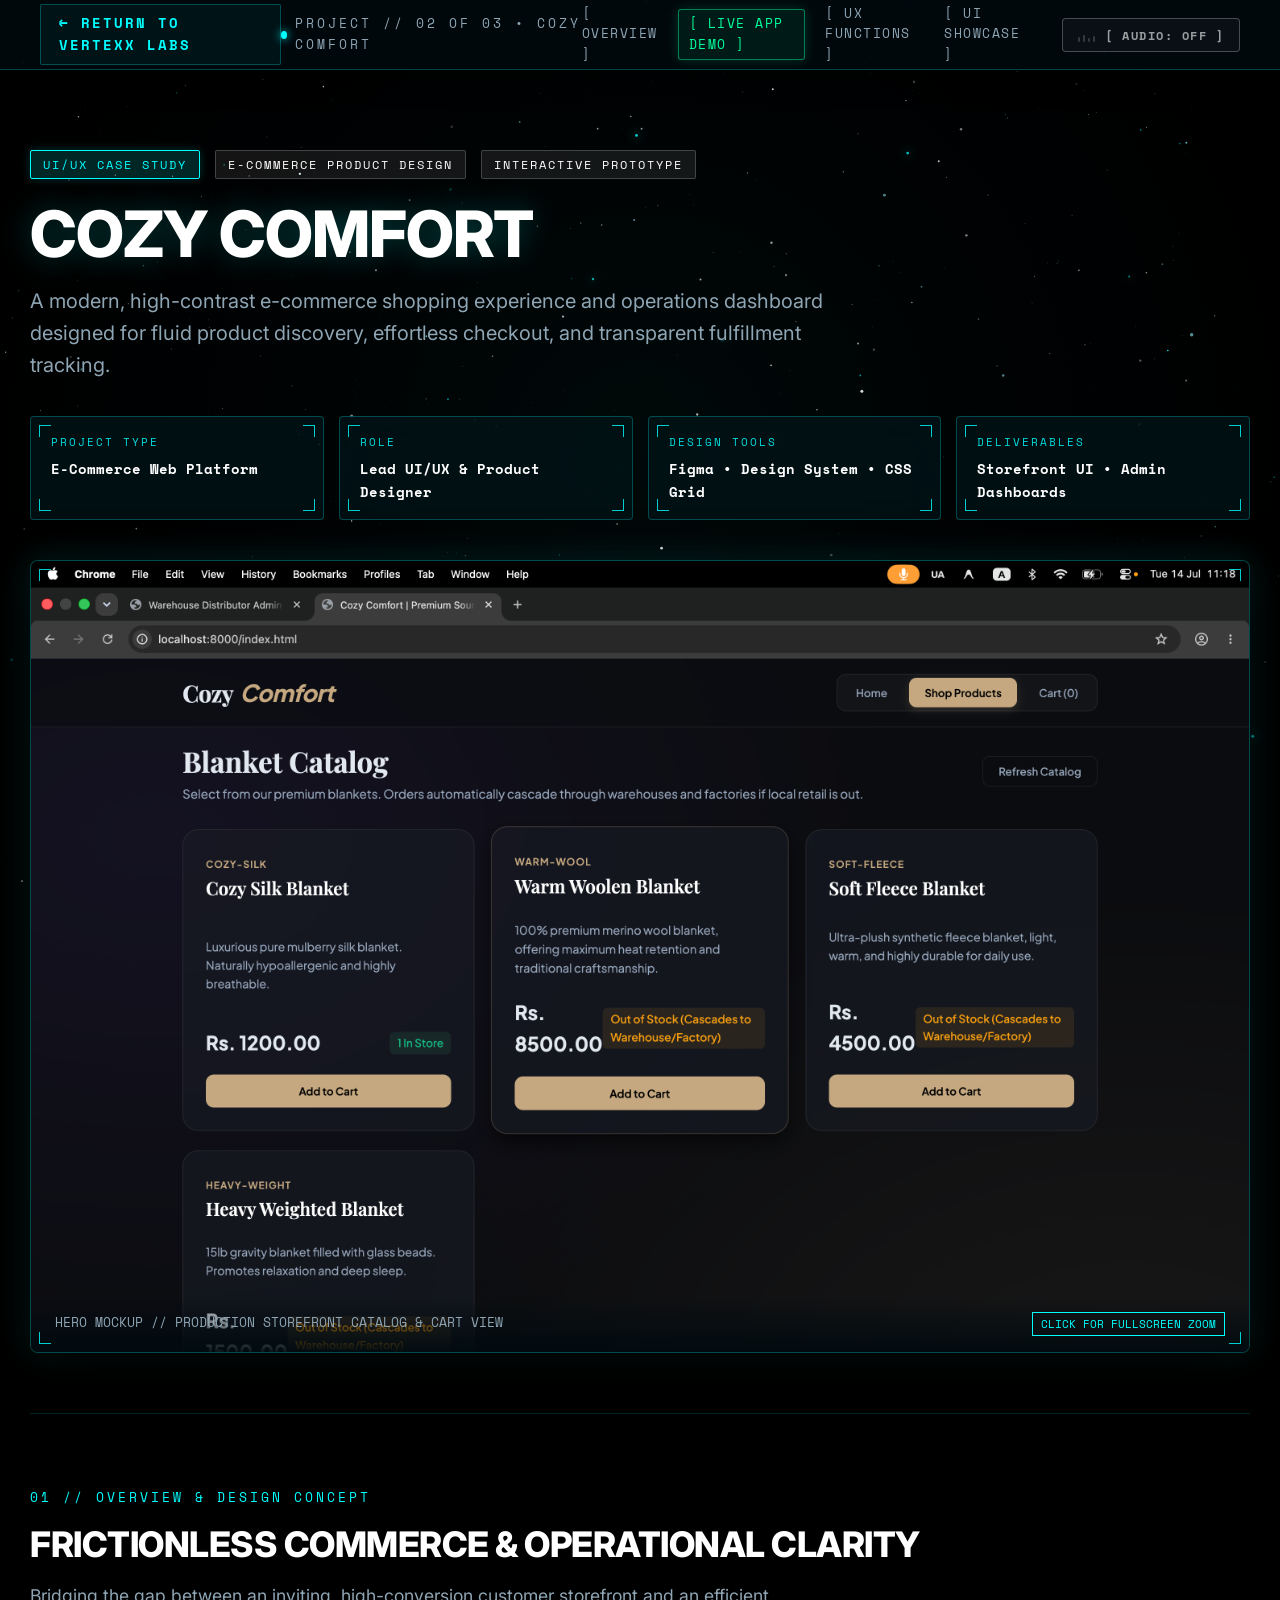
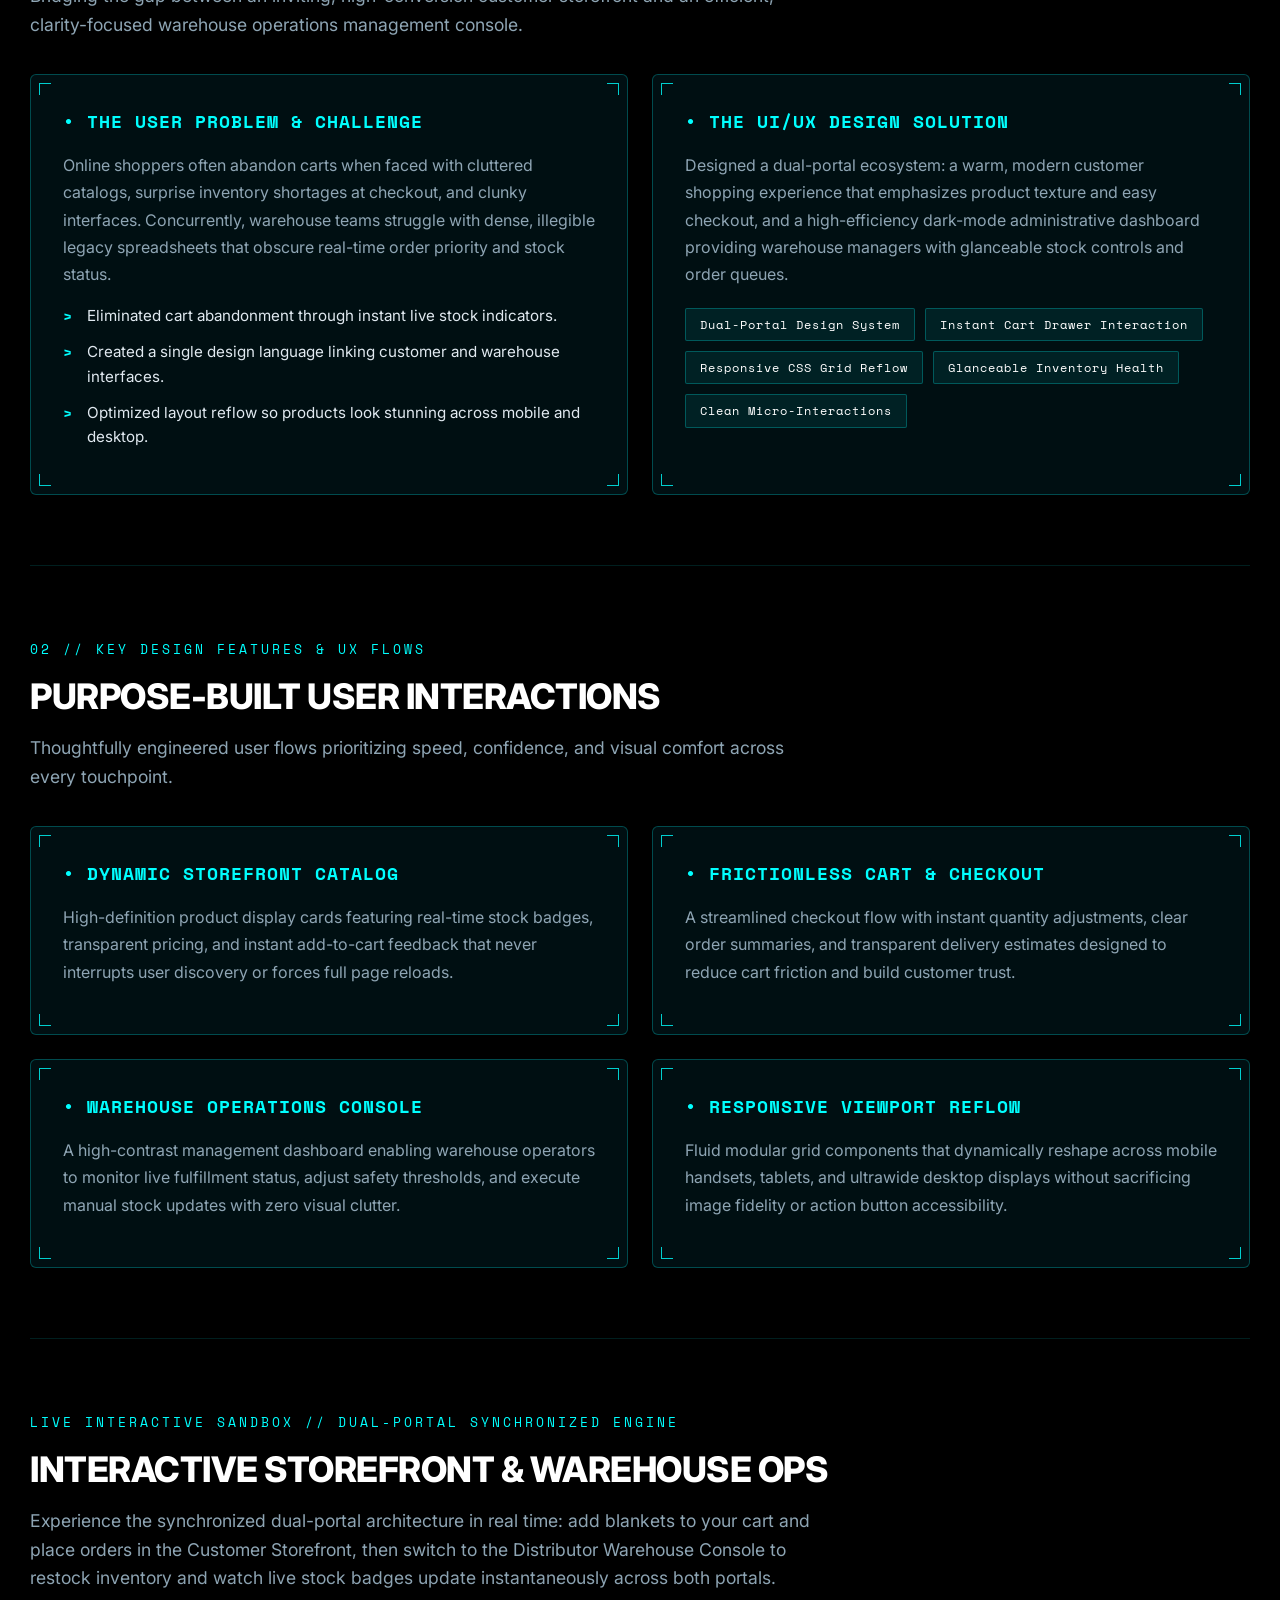
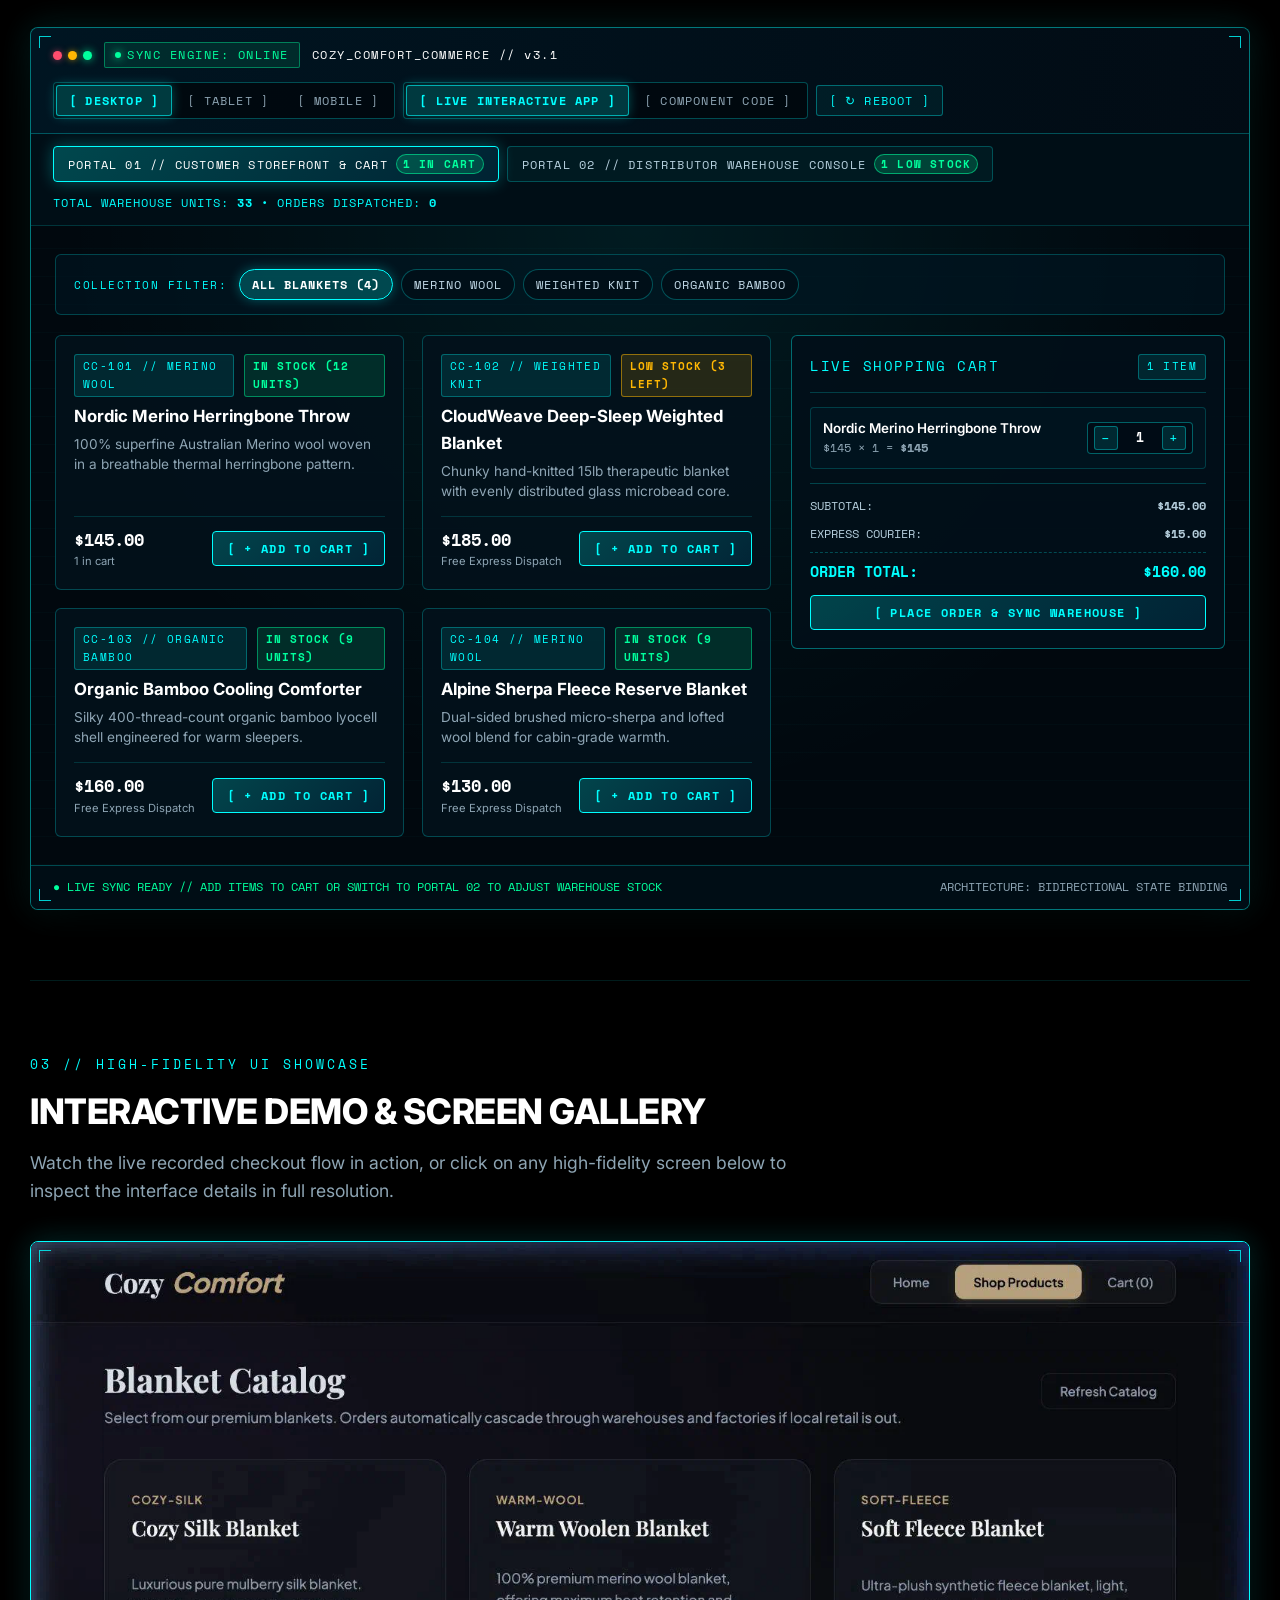
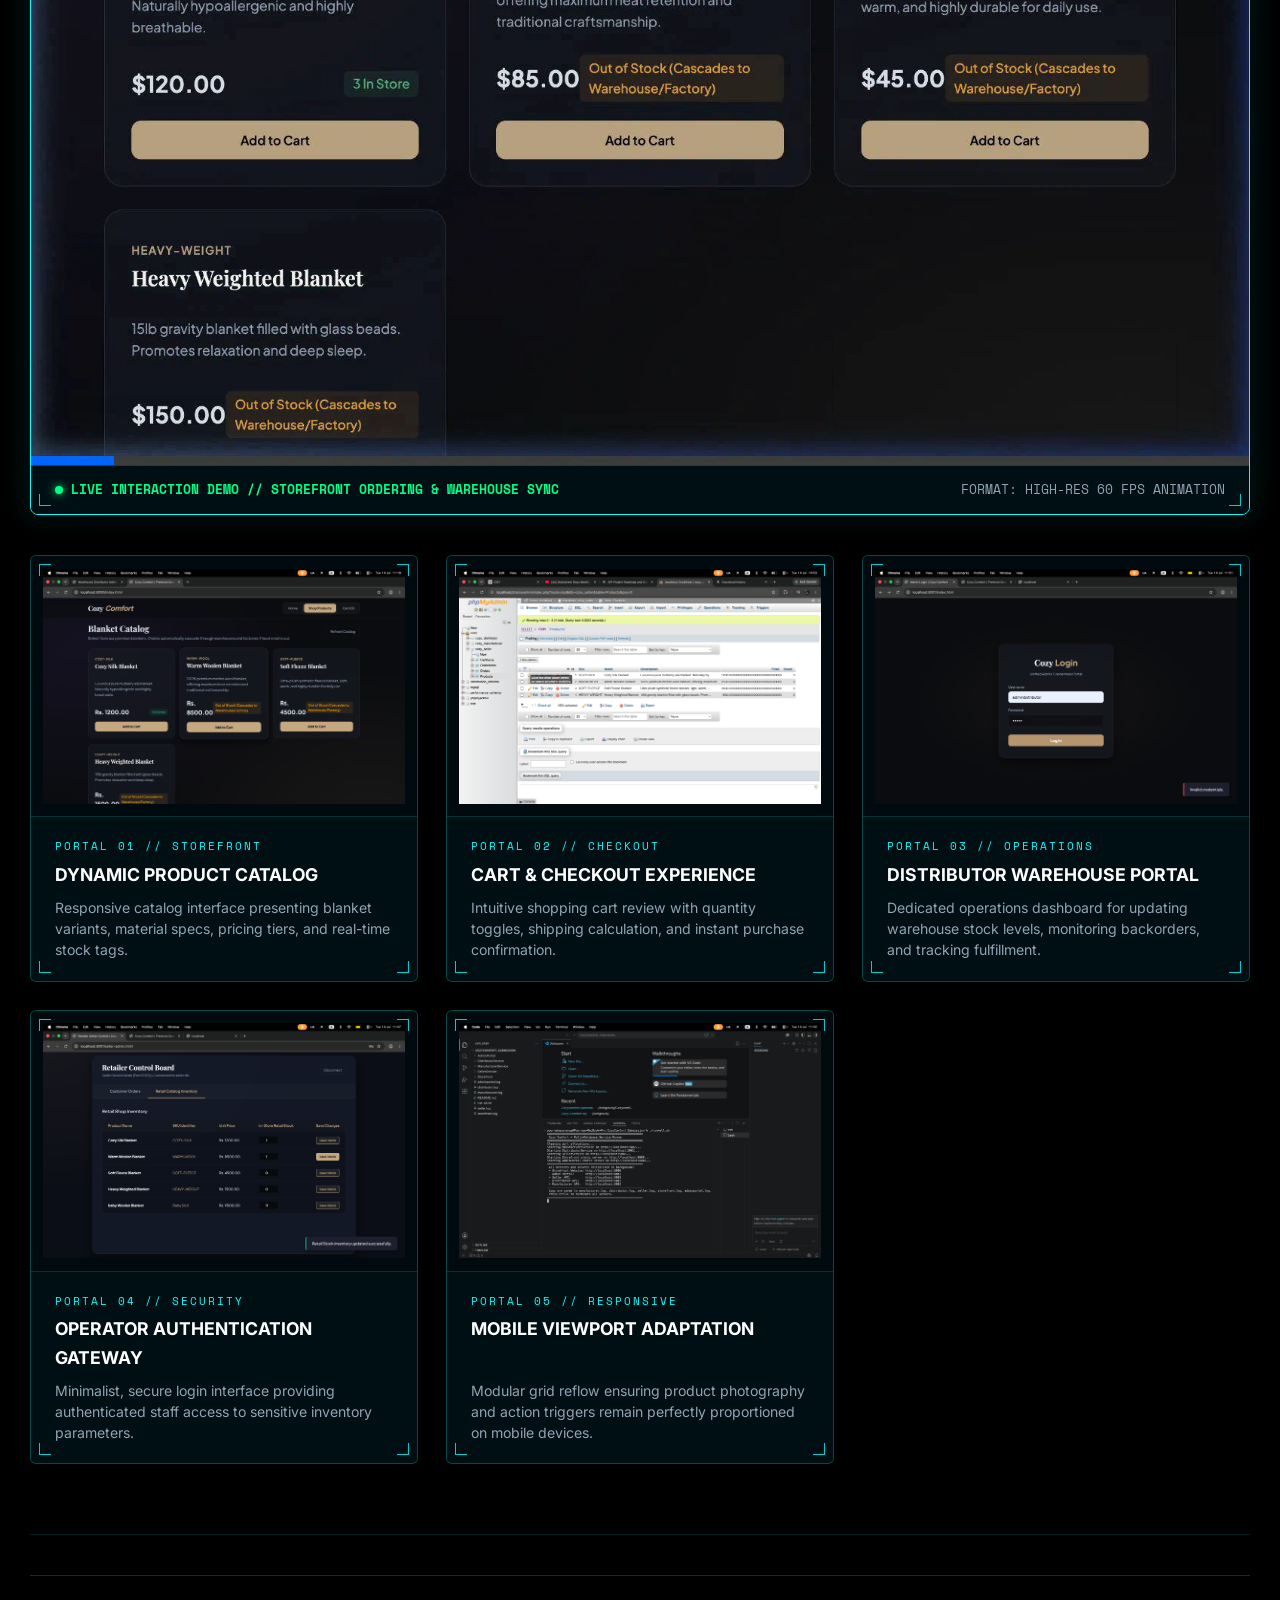
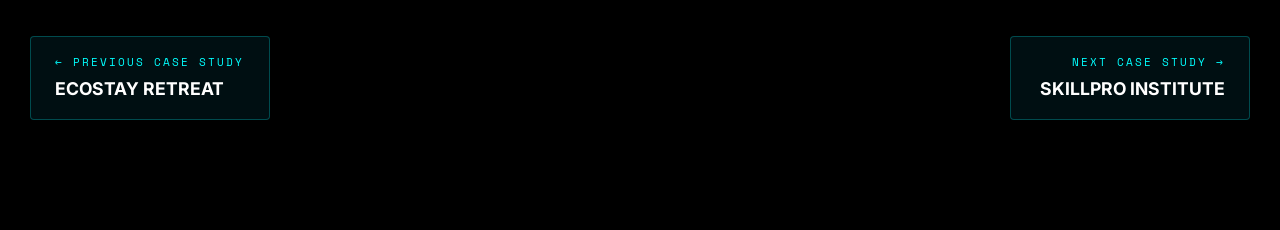
==== commit ea90acac: "Add live interactive app sandboxes and code inspectors to all 3 case studies" ====
--- a/case-study-cozycomfort.html
+++ b/case-study-cozycomfort.html
@@ -11,7 +11,7 @@
   <link rel="preconnect" href="https://fonts.gstatic.com" crossorigin>
   <link href="https://fonts.googleapis.com/css2?family=Inter:wght@400;600;700;800&family=Share+Tech+Mono&family=Space+Mono:wght@400;700&display=swap" rel="stylesheet">
   
-  <link rel="stylesheet" href="case-study.css?v=40">
+  <link rel="stylesheet" href="case-study.css?v=42">
 </head>
 <body>
 
@@ -32,6 +32,7 @@
     <div class="nav-right-group">
       <nav class="nav-section-links">
         <a href="#overview">[ OVERVIEW ]</a>
+        <a href="#live-sandbox" class="nav-live-pill">[ LIVE APP DEMO ]</a>
         <a href="#functions">[ UX FUNCTIONS ]</a>
         <a href="#gallery">[ UI SHOWCASE ]</a>
       </nav>
@@ -221,6 +222,188 @@
       </div>
     </section>
 
+    <!-- Section 02.5: Live Interactive Dual-Portal Sandbox (Cozy Comfort) -->
+    <section id="live-sandbox" class="case-section">
+      <div class="section-hud-header">
+        <span class="section-index">LIVE INTERACTIVE SANDBOX // DUAL-PORTAL SYNCHRONIZED ENGINE</span>
+        <h2 class="section-title">INTERACTIVE STOREFRONT &amp; WAREHOUSE OPS</h2>
+        <p class="section-lead">
+          Experience the synchronized dual-portal architecture in real time: add blankets to your cart and place orders in the Customer Storefront, then switch to the Distributor Warehouse Console to restock inventory and watch live stock badges update instantaneously across both portals.
+        </p>
+      </div>
+
+      <div id="cozy-sandbox" class="interactive-sandbox-shell" data-sandbox="cozycomfort">
+        <div class="hud-corner top-left"></div>
+        <div class="hud-corner top-right"></div>
+        <div class="hud-corner bottom-left"></div>
+        <div class="hud-corner bottom-right"></div>
+
+        <!-- Terminal Top Bar -->
+        <div class="sandbox-topbar">
+          <div class="sandbox-terminal-left">
+            <div class="sandbox-window-dots">
+              <span class="sb-dot red"></span>
+              <span class="sb-dot amber"></span>
+              <span class="sb-dot green"></span>
+            </div>
+            <span class="sandbox-runtime-badge">SYNC ENGINE: ONLINE</span>
+            <span class="sandbox-title-code">COZY_COMFORT_COMMERCE // v3.1</span>
+          </div>
+
+          <div class="sandbox-controls-right">
+            <div class="sandbox-viewport-group" aria-label="Viewport Size">
+              <button type="button" class="sb-vp-btn active" data-vp="desktop">[ DESKTOP ]</button>
+              <button type="button" class="sb-vp-btn" data-vp="tablet">[ TABLET ]</button>
+              <button type="button" class="sb-vp-btn" data-vp="mobile">[ MOBILE ]</button>
+            </div>
+            <div class="sandbox-tab-group">
+              <button type="button" class="sb-tab-btn active" data-mode="app">[ LIVE INTERACTIVE APP ]</button>
+              <button type="button" class="sb-tab-btn" data-mode="code">[ COMPONENT CODE ]</button>
+            </div>
+            <button type="button" class="sb-reset-btn" data-action="reset-sandbox">[ &circlearrowright; REBOOT ]</button>
+          </div>
+        </div>
+
+        <!-- Sub-Navigation: Switch between Customer Storefront & Warehouse Ops -->
+        <div class="sandbox-subnav">
+          <div class="sandbox-module-pills">
+            <button type="button" class="sb-module-btn active" data-cozymod="storefront">
+              <span>PORTAL 01 // CUSTOMER STOREFRONT &amp; CART</span>
+              <span id="cozy-cart-badge" class="sb-badge-count">0 IN CART</span>
+            </button>
+            <button type="button" class="sb-module-btn" data-cozymod="warehouse">
+              <span>PORTAL 02 // DISTRIBUTOR WAREHOUSE CONSOLE</span>
+              <span id="cozy-lowstock-badge" class="sb-badge-count">1 LOW STOCK</span>
+            </button>
+          </div>
+          <div class="sandbox-telemetry-readout">
+            TOTAL WAREHOUSE UNITS: <strong id="cozy-total-units">33</strong> &bull; ORDERS DISPATCHED: <strong id="cozy-orders-count">0</strong>
+          </div>
+        </div>
+
+        <!-- Interactive Stage -->
+        <div class="sandbox-stage-outer">
+          <div class="sandbox-boot-overlay">
+            <div class="sb-boot-spinner"></div>
+            <div class="sb-boot-text">RE-SYNCHRONIZING DUAL-PORTAL INVENTORY...</div>
+          </div>
+
+          <div class="sandbox-viewport-frame">
+            <!-- MODE: LIVE APP -->
+            <div class="sb-mode-container active" data-mode-panel="app">
+
+              <!-- PORTAL 01: CUSTOMER STOREFRONT + LIVE CART -->
+              <div class="sb-view-panel active" data-cozy-panel="storefront">
+                <div class="sb-toolbar">
+                  <div class="sb-filter-group" id="cozy-material-chips">
+                    <span class="sb-filter-label">COLLECTION FILTER:</span>
+                    <button type="button" class="sb-chip active" data-mat="ALL">ALL BLANKETS (4)</button>
+                    <button type="button" class="sb-chip" data-mat="MERINO WOOL">MERINO WOOL</button>
+                    <button type="button" class="sb-chip" data-mat="WEIGHTED KNIT">WEIGHTED KNIT</button>
+                    <button type="button" class="sb-chip" data-mat="ORGANIC BAMBOO">ORGANIC BAMBOO</button>
+                  </div>
+                </div>
+
+                <div class="sb-store-layout">
+                  <div id="cozy-products-grid" class="sb-cards-grid"></div>
+
+                  <aside class="sb-cart-drawer">
+                    <div class="sb-cart-header">
+                      <span class="sb-cart-title">LIVE SHOPPING CART</span>
+                      <span id="cozy-cart-items-count" class="sb-card-tag">0 ITEMS</span>
+                    </div>
+                    <div id="cozy-cart-list" class="sb-cart-items"></div>
+                    <div class="sb-cart-summary">
+                      <div class="sb-summary-row"><span>SUBTOTAL:</span><strong id="cozy-subtotal">$0.00</strong></div>
+                      <div class="sb-summary-row"><span>EXPRESS COURIER:</span><strong id="cozy-shipping">$0.00</strong></div>
+                      <div class="sb-summary-row total"><span>ORDER TOTAL:</span><strong id="cozy-total">$0.00</strong></div>
+                    </div>
+                    <button type="button" id="cozy-checkout-btn" class="sb-action-btn" style="width:100%; margin-top:12px;" disabled>
+                      [ PLACE ORDER &amp; SYNC WAREHOUSE ]
+                    </button>
+                    <div id="cozy-order-feedback" class="sb-validation-msg valid" style="display:none; margin-top:10px;"></div>
+                  </aside>
+                </div>
+              </div>
+
+              <!-- PORTAL 02: DISTRIBUTOR WAREHOUSE OPERATIONS CONSOLE -->
+              <div class="sb-view-panel" data-cozy-panel="warehouse">
+                <div class="sb-toolbar">
+                  <div class="sb-filter-group" id="cozy-ops-filter">
+                    <span class="sb-filter-label">INVENTORY HEALTH FILTER:</span>
+                    <button type="button" class="sb-chip active" data-status="ALL">ALL SKUS</button>
+                    <button type="button" class="sb-chip" data-status="IN STOCK">HEALTHY</button>
+                    <button type="button" class="sb-chip" data-status="LOW STOCK">LOW STOCK / ALERT</button>
+                  </div>
+                  <button type="button" id="cozy-restock-all-btn" class="sb-action-btn">
+                    [ +10 RESTOCK ALL SKUS ]
+                  </button>
+                </div>
+
+                <div class="sb-ops-table-wrap">
+                  <table class="sb-ops-table">
+                    <thead>
+                      <tr>
+                        <th>SKU CODE</th>
+                        <th>PRODUCT NAME</th>
+                        <th>MATERIAL WEAVE</th>
+                        <th>UNIT PRICE</th>
+                        <th>LIVE STOCK</th>
+                        <th>HEALTH STATUS</th>
+                        <th>OPERATOR STOCK CONTROL</th>
+                      </tr>
+                    </thead>
+                    <tbody id="cozy-warehouse-tbody"></tbody>
+                  </table>
+                </div>
+              </div>
+
+            </div>
+
+            <!-- MODE: COMPONENT SOURCE CODE -->
+            <div class="sb-mode-container" data-mode-panel="code" style="display:none;">
+              <div class="sb-code-viewer">
+                <div class="sb-code-header">
+                  <span>FILE: src/store/DualPortalInventorySync.js</span>
+                  <span>LANGUAGE: ES6 JAVASCRIPT // SHARED STOREFRONT &amp; WAREHOUSE STATE</span>
+                </div>
+                <pre class="sb-code-pre"><code>// Cozy Comfort — Synchronized Storefront Cart &amp; Distributor Warehouse Store
+export class CozyInventoryEngine {
+  constructor(initialCatalog) {
+    this.catalog = structuredClone(initialCatalog);
+    this.cart = new Map(); // sku -&gt; quantity
+    this.ordersDispatched = 0;
+  }
+
+  getStockStatus(stock) {
+    if (stock &lt;= 0) return { label: 'OUT OF STOCK', css: 'out-stock' };
+    if (stock &lt;= 4) return { label: 'LOW STOCK (' + stock + ' LEFT)', css: 'low-stock' };
+    return { label: 'IN STOCK (' + stock + ' UNITS)', css: 'in-stock' };
+  }
+
+  commitCustomerOrder() {
+    for (const [sku, qty] of this.cart.entries()) {
+      const item = this.catalog.find(p =&gt; p.sku === sku);
+      if (item &amp;&amp; item.stock &gt;= qty) item.stock -= qty;
+    }
+    this.cart.clear();
+    this.ordersDispatched += 1;
+    return this.catalog;
+  }
+}</code></pre>
+              </div>
+            </div>
+          </div>
+        </div>
+
+        <!-- Sandbox Footer Status Bar -->
+        <div class="sandbox-footer-bar">
+          <span id="cozy-sandbox-toast" class="sb-toast-status">&#9679; LIVE SYNC READY // ADD ITEMS TO CART OR SWITCH TO PORTAL 02 TO ADJUST WAREHOUSE STOCK</span>
+          <span>ARCHITECTURE: BIDIRECTIONAL STATE BINDING</span>
+        </div>
+      </div>
+    </section>
+
     <!-- Section 03: UI Showcase & Screen Gallery -->
     <section id="gallery" class="case-section">
       <div class="section-hud-header">
@@ -379,6 +562,6 @@
     </div>
   </div>
 
-  <script src="case-study.js?v=40"></script>
+  <script src="case-study.js?v=42"></script>
 </body>
 </html>
--- a/case-study.css
+++ b/case-study.css
@@ -1332,3 +1332,919 @@
   .lb-nav-prev { left: 8px; }
   .lb-nav-next { right: 8px; }
 }
+
+/* ============================================================
+   LIVE INTERACTIVE SANDBOX & WORKING APP COMPONENTS
+   ============================================================ */
+.nav-section-links a.nav-live-pill {
+  color: #00ff9d;
+  border: 1px solid rgba(0, 255, 157, 0.45);
+  background: rgba(0, 255, 157, 0.08);
+  padding: 4px 10px;
+  border-radius: 3px;
+  box-shadow: 0 0 12px rgba(0, 255, 157, 0.18);
+}
+
+.nav-section-links a.nav-live-pill:hover {
+  background: rgba(0, 255, 157, 0.2);
+  color: #ffffff;
+  box-shadow: 0 0 18px rgba(0, 255, 157, 0.45);
+}
+
+.interactive-sandbox-shell {
+  position: relative;
+  background: rgba(2, 11, 18, 0.88);
+  border: 1px solid rgba(0, 255, 255, 0.45);
+  border-radius: 8px;
+  box-shadow:
+    0 25px 70px rgba(0, 0, 0, 0.92),
+    0 0 35px rgba(0, 255, 255, 0.14),
+    inset 0 1px 0 rgba(0, 255, 255, 0.2);
+  backdrop-filter: blur(20px);
+  -webkit-backdrop-filter: blur(20px);
+  overflow: hidden;
+  margin-top: 28px;
+  transition: border-color 0.3s ease, box-shadow 0.3s ease;
+}
+
+.interactive-sandbox-shell:hover {
+  border-color: var(--neon-cyan);
+  box-shadow:
+    0 30px 80px rgba(0, 0, 0, 0.95),
+    0 0 45px rgba(0, 255, 255, 0.24),
+    inset 0 1px 0 rgba(0, 255, 255, 0.35);
+}
+
+/* Sandbox Top Terminal Header Bar */
+.sandbox-topbar {
+  display: flex;
+  align-items: center;
+  justify-content: space-between;
+  flex-wrap: wrap;
+  gap: 14px;
+  padding: 14px 22px;
+  background: linear-gradient(90deg, rgba(0, 22, 34, 0.96) 0%, rgba(2, 12, 20, 0.96) 100%);
+  border-bottom: 1px solid rgba(0, 255, 255, 0.28);
+}
+
+.sandbox-terminal-left {
+  display: flex;
+  align-items: center;
+  gap: 12px;
+}
+
+.sandbox-window-dots {
+  display: flex;
+  align-items: center;
+  gap: 6px;
+}
+
+.sb-dot {
+  width: 9px;
+  height: 9px;
+  border-radius: 50%;
+  display: inline-block;
+}
+.sb-dot.red { background: #ff4d6d; box-shadow: 0 0 6px rgba(255, 77, 109, 0.6); }
+.sb-dot.amber { background: #ffb703; box-shadow: 0 0 6px rgba(255, 183, 3, 0.6); }
+.sb-dot.green { background: #00ff9d; box-shadow: 0 0 8px rgba(0, 255, 157, 0.8); }
+
+.sandbox-runtime-badge {
+  font-family: var(--font-mono);
+  font-size: 0.72rem;
+  color: #00ff9d;
+  background: rgba(0, 255, 157, 0.1);
+  border: 1px solid rgba(0, 255, 157, 0.4);
+  padding: 3px 10px;
+  border-radius: 2px;
+  letter-spacing: 1.5px;
+  display: inline-flex;
+  align-items: center;
+  gap: 6px;
+}
+
+.sandbox-runtime-badge::before {
+  content: "";
+  width: 6px;
+  height: 6px;
+  border-radius: 50%;
+  background: #00ff9d;
+  box-shadow: 0 0 8px #00ff9d;
+  animation: pulseDot 1.5s infinite;
+}
+
+.sandbox-title-code {
+  font-family: var(--font-mono);
+  font-size: 0.78rem;
+  color: var(--text-primary);
+  letter-spacing: 1.5px;
+}
+
+.sandbox-controls-right {
+  display: flex;
+  align-items: center;
+  flex-wrap: wrap;
+  gap: 8px;
+}
+
+.sandbox-tab-group,
+.sandbox-viewport-group {
+  display: inline-flex;
+  background: rgba(0, 8, 14, 0.85);
+  border: 1px solid rgba(0, 255, 255, 0.28);
+  border-radius: 4px;
+  padding: 2px;
+  gap: 2px;
+}
+
+.sb-tab-btn,
+.sb-vp-btn,
+.sb-reset-btn {
+  background: transparent;
+  border: 1px solid transparent;
+  color: var(--text-muted);
+  font-family: var(--font-mono);
+  font-size: 0.72rem;
+  letter-spacing: 1.2px;
+  padding: 6px 12px;
+  border-radius: 3px;
+  cursor: pointer;
+  transition: all 0.22s ease;
+  text-transform: uppercase;
+  white-space: nowrap;
+}
+
+.sb-tab-btn:hover,
+.sb-vp-btn:hover {
+  color: #ffffff;
+  background: rgba(0, 255, 255, 0.1);
+}
+
+.sb-tab-btn.active,
+.sb-vp-btn.active {
+  background: rgba(0, 255, 255, 0.2);
+  border-color: rgba(0, 255, 255, 0.6);
+  color: var(--neon-cyan);
+  box-shadow: 0 0 12px rgba(0, 255, 255, 0.28);
+  font-weight: 700;
+}
+
+.sb-reset-btn {
+  border: 1px solid rgba(0, 255, 255, 0.35);
+  color: var(--neon-cyan);
+  background: rgba(0, 255, 255, 0.06);
+}
+
+.sb-reset-btn:hover {
+  background: rgba(0, 255, 255, 0.22);
+  color: #ffffff;
+  box-shadow: 0 0 14px rgba(0, 255, 255, 0.45);
+}
+
+/* Sub-navigation / Module Switcher inside App */
+.sandbox-subnav {
+  display: flex;
+  align-items: center;
+  justify-content: space-between;
+  flex-wrap: wrap;
+  gap: 12px;
+  padding: 12px 22px;
+  background: rgba(0, 16, 25, 0.78);
+  border-bottom: 1px solid rgba(0, 255, 255, 0.16);
+}
+
+.sandbox-module-pills {
+  display: flex;
+  align-items: center;
+  flex-wrap: wrap;
+  gap: 8px;
+}
+
+.sb-module-btn {
+  background: rgba(0, 255, 255, 0.05);
+  border: 1px solid rgba(0, 255, 255, 0.24);
+  color: #b7d2e0;
+  font-family: var(--font-mono);
+  font-size: 0.74rem;
+  letter-spacing: 1.2px;
+  padding: 7px 14px;
+  border-radius: 4px;
+  cursor: pointer;
+  transition: all 0.22s ease;
+  display: inline-flex;
+  align-items: center;
+  gap: 8px;
+}
+
+.sb-module-btn:hover {
+  border-color: var(--neon-cyan);
+  color: #ffffff;
+  background: rgba(0, 255, 255, 0.12);
+}
+
+.sb-module-btn.active {
+  background: linear-gradient(135deg, rgba(0, 255, 255, 0.24) 0%, rgba(0, 180, 255, 0.12) 100%);
+  border-color: var(--neon-cyan);
+  color: #ffffff;
+  box-shadow: 0 0 16px rgba(0, 255, 255, 0.3);
+}
+
+.sb-badge-count {
+  background: rgba(0, 255, 157, 0.18);
+  border: 1px solid rgba(0, 255, 157, 0.55);
+  color: #00ff9d;
+  font-size: 0.68rem;
+  padding: 1px 6px;
+  border-radius: 10px;
+  font-weight: 700;
+}
+
+.sandbox-telemetry-readout {
+  font-family: var(--font-mono);
+  font-size: 0.74rem;
+  color: var(--neon-cyan);
+  letter-spacing: 1px;
+}
+
+/* Viewport Stage & Responsive Scaling */
+.sandbox-stage-outer {
+  position: relative;
+  padding: 28px 24px;
+  background:
+    radial-gradient(circle at 50% 0%, rgba(0, 255, 255, 0.08) 0%, transparent 65%),
+    repeating-linear-gradient(0deg, rgba(0, 255, 255, 0.02) 0px, rgba(0, 255, 255, 0.02) 1px, transparent 1px, transparent 28px),
+    #01080e;
+  min-height: 520px;
+  display: flex;
+  justify-content: center;
+  align-items: flex-start;
+  transition: all 0.35s ease;
+}
+
+.sandbox-viewport-frame {
+  width: 100%;
+  max-width: 100%;
+  transition: max-width 0.4s cubic-bezier(0.16, 1, 0.3, 1), border 0.3s ease, box-shadow 0.3s ease;
+  position: relative;
+}
+
+.sandbox-viewport-frame.vp-tablet {
+  max-width: 760px;
+  background: rgba(3, 14, 22, 0.95);
+  border: 2px solid rgba(0, 255, 255, 0.45);
+  border-radius: 18px;
+  padding: 20px;
+  box-shadow: 0 20px 60px rgba(0, 0, 0, 0.85), 0 0 30px rgba(0, 255, 255, 0.18);
+}
+
+.sandbox-viewport-frame.vp-mobile {
+  max-width: 430px;
+  background: rgba(3, 14, 22, 0.98);
+  border: 3px solid rgba(0, 255, 255, 0.6);
+  border-radius: 30px;
+  padding: 22px 16px;
+  box-shadow: 0 25px 70px rgba(0, 0, 0, 0.92), 0 0 35px rgba(0, 255, 255, 0.25);
+}
+
+.sandbox-viewport-frame.vp-mobile .sb-cards-grid,
+.sandbox-viewport-frame.vp-mobile .sb-store-layout,
+.sandbox-viewport-frame.vp-mobile .sb-eco-calc-grid,
+.sandbox-viewport-frame.vp-mobile .sb-form-layout {
+  grid-template-columns: 1fr !important;
+}
+
+/* Reboot / Loading Overlay */
+.sandbox-boot-overlay {
+  position: absolute;
+  inset: 0;
+  background: rgba(1, 9, 15, 0.92);
+  backdrop-filter: blur(10px);
+  display: flex;
+  flex-direction: column;
+  align-items: center;
+  justify-content: center;
+  gap: 12px;
+  z-index: 50;
+  opacity: 0;
+  pointer-events: none;
+  transition: opacity 0.25s ease;
+}
+
+.sandbox-boot-overlay.active {
+  opacity: 1;
+  pointer-events: all;
+}
+
+.sb-boot-spinner {
+  width: 38px;
+  height: 38px;
+  border: 2px solid rgba(0, 255, 255, 0.2);
+  border-top-color: var(--neon-cyan);
+  border-radius: 50%;
+  animation: sbSpin 0.7s linear infinite;
+}
+
+@keyframes sbSpin {
+  to { transform: rotate(360deg); }
+}
+
+.sb-boot-text {
+  font-family: var(--font-mono);
+  font-size: 0.8rem;
+  color: var(--neon-cyan);
+  letter-spacing: 2px;
+}
+
+/* Panels & Views */
+.sb-view-panel {
+  display: none;
+  animation: sbFadeIn 0.28s ease;
+}
+
+.sb-view-panel.active {
+  display: block;
+}
+
+@keyframes sbFadeIn {
+  from { opacity: 0; transform: translateY(6px); }
+  to { opacity: 1; transform: translateY(0); }
+}
+
+/* Filter Bar & Search Controls inside Interactive Apps */
+.sb-toolbar {
+  display: flex;
+  align-items: center;
+  justify-content: space-between;
+  flex-wrap: wrap;
+  gap: 14px;
+  margin-bottom: 20px;
+  padding: 14px 18px;
+  background: rgba(0, 22, 34, 0.65);
+  border: 1px solid rgba(0, 255, 255, 0.22);
+  border-radius: 6px;
+}
+
+.sb-filter-group {
+  display: flex;
+  align-items: center;
+  flex-wrap: wrap;
+  gap: 8px;
+}
+
+.sb-filter-label {
+  font-family: var(--font-mono);
+  font-size: 0.7rem;
+  color: var(--neon-cyan);
+  letter-spacing: 1.5px;
+  margin-right: 4px;
+  text-transform: uppercase;
+}
+
+.sb-chip {
+  background: rgba(0, 15, 24, 0.85);
+  border: 1px solid rgba(0, 255, 255, 0.28);
+  color: #c2dae8;
+  font-family: var(--font-mono);
+  font-size: 0.72rem;
+  letter-spacing: 1px;
+  padding: 6px 12px;
+  border-radius: 20px;
+  cursor: pointer;
+  transition: all 0.2s ease;
+}
+
+.sb-chip:hover {
+  border-color: var(--neon-cyan);
+  color: #ffffff;
+  background: rgba(0, 255, 255, 0.12);
+}
+
+.sb-chip.active {
+  background: rgba(0, 255, 255, 0.22);
+  border-color: var(--neon-cyan);
+  color: #ffffff;
+  box-shadow: 0 0 12px rgba(0, 255, 255, 0.3);
+  font-weight: 700;
+}
+
+.sb-search-input,
+.sb-select-input,
+.sb-text-input {
+  background: rgba(0, 10, 18, 0.9);
+  border: 1px solid rgba(0, 255, 255, 0.35);
+  color: #ffffff;
+  font-family: var(--font-mono);
+  font-size: 0.8rem;
+  padding: 8px 14px;
+  border-radius: 4px;
+  outline: none;
+  transition: all 0.2s ease;
+}
+
+.sb-search-input:focus,
+.sb-select-input:focus,
+.sb-text-input:focus {
+  border-color: var(--neon-cyan);
+  box-shadow: 0 0 14px rgba(0, 255, 255, 0.35);
+}
+
+/* Interactive Cards Grid */
+.sb-cards-grid {
+  display: grid;
+  grid-template-columns: repeat(auto-fill, minmax(275px, 1fr));
+  gap: 18px;
+}
+
+.sb-app-card {
+  background: rgba(3, 18, 28, 0.88);
+  border: 1px solid rgba(0, 255, 255, 0.24);
+  border-radius: 6px;
+  padding: 18px;
+  display: flex;
+  flex-direction: column;
+  justify-content: space-between;
+  gap: 14px;
+  transition: all 0.25s ease;
+  position: relative;
+}
+
+.sb-app-card:hover {
+  border-color: var(--neon-cyan);
+  transform: translateY(-3px);
+  box-shadow: 0 12px 30px rgba(0, 0, 0, 0.75), 0 0 18px rgba(0, 255, 255, 0.18);
+}
+
+.sb-card-top {
+  display: flex;
+  align-items: flex-start;
+  justify-content: space-between;
+  gap: 10px;
+}
+
+.sb-card-tag {
+  font-family: var(--font-mono);
+  font-size: 0.68rem;
+  letter-spacing: 1.4px;
+  padding: 3px 8px;
+  border-radius: 3px;
+  background: rgba(0, 255, 255, 0.1);
+  border: 1px solid rgba(0, 255, 255, 0.3);
+  color: var(--neon-cyan);
+  text-transform: uppercase;
+}
+
+.sb-status-pill {
+  font-family: var(--font-mono);
+  font-size: 0.68rem;
+  letter-spacing: 1px;
+  padding: 3px 8px;
+  border-radius: 3px;
+  font-weight: 700;
+  text-transform: uppercase;
+}
+
+.sb-status-pill.in-stock {
+  background: rgba(0, 255, 157, 0.12);
+  border: 1px solid rgba(0, 255, 157, 0.45);
+  color: #00ff9d;
+}
+
+.sb-status-pill.low-stock {
+  background: rgba(255, 183, 3, 0.14);
+  border: 1px solid rgba(255, 183, 3, 0.5);
+  color: #ffb703;
+}
+
+.sb-status-pill.out-stock {
+  background: rgba(255, 77, 109, 0.14);
+  border: 1px solid rgba(255, 77, 109, 0.5);
+  color: #ff4d6d;
+}
+
+.sb-card-title {
+  font-family: var(--font-inter);
+  font-size: 1.05rem;
+  font-weight: 700;
+  color: #ffffff;
+  margin: 6px 0 4px 0;
+}
+
+.sb-card-desc {
+  font-size: 0.85rem;
+  color: var(--text-muted);
+  line-height: 1.5;
+}
+
+.sb-card-metrics {
+  display: flex;
+  flex-wrap: wrap;
+  gap: 8px;
+  padding-top: 8px;
+  border-top: 1px solid rgba(0, 255, 255, 0.12);
+  font-family: var(--font-mono);
+  font-size: 0.72rem;
+  color: #9ec2d4;
+}
+
+.sb-card-footer {
+  display: flex;
+  align-items: center;
+  justify-content: space-between;
+  gap: 10px;
+  padding-top: 10px;
+  border-top: 1px solid rgba(0, 255, 255, 0.15);
+}
+
+.sb-price-tag {
+  font-family: var(--font-mono);
+  font-size: 1.05rem;
+  font-weight: 700;
+  color: #ffffff;
+}
+
+.sb-price-sub {
+  font-size: 0.7rem;
+  color: var(--text-muted);
+  font-weight: 400;
+}
+
+.sb-action-btn {
+  background: linear-gradient(135deg, rgba(0, 255, 255, 0.22) 0%, rgba(0, 180, 255, 0.12) 100%);
+  border: 1px solid var(--neon-cyan);
+  color: var(--neon-cyan);
+  font-family: var(--font-mono);
+  font-size: 0.74rem;
+  font-weight: 700;
+  letter-spacing: 1.4px;
+  padding: 8px 14px;
+  border-radius: 4px;
+  cursor: pointer;
+  transition: all 0.22s ease;
+  text-transform: uppercase;
+}
+
+.sb-action-btn:hover:not(:disabled) {
+  background: var(--neon-cyan);
+  color: #001219;
+  box-shadow: 0 0 18px rgba(0, 255, 255, 0.55);
+}
+
+.sb-action-btn:disabled {
+  opacity: 0.4;
+  cursor: not-allowed;
+  border-color: rgba(255, 255, 255, 0.2);
+  color: rgba(255, 255, 255, 0.4);
+}
+
+.sb-action-btn.reserved {
+  background: rgba(0, 255, 157, 0.2);
+  border-color: #00ff9d;
+  color: #00ff9d;
+}
+
+/* Stepper / Counter Controls */
+.sb-stepper {
+  display: inline-flex;
+  align-items: center;
+  gap: 8px;
+  background: rgba(0, 12, 20, 0.9);
+  border: 1px solid rgba(0, 255, 255, 0.35);
+  border-radius: 4px;
+  padding: 3px 6px;
+}
+
+.sb-step-btn {
+  background: rgba(0, 255, 255, 0.12);
+  border: 1px solid rgba(0, 255, 255, 0.35);
+  color: var(--neon-cyan);
+  width: 24px;
+  height: 24px;
+  border-radius: 3px;
+  font-family: var(--font-mono);
+  font-size: 0.85rem;
+  cursor: pointer;
+  display: inline-flex;
+  align-items: center;
+  justify-content: center;
+  transition: all 0.18s ease;
+}
+
+.sb-step-btn:hover {
+  background: var(--neon-cyan);
+  color: #001219;
+}
+
+.sb-step-val {
+  font-family: var(--font-mono);
+  font-size: 0.82rem;
+  color: #ffffff;
+  min-width: 28px;
+  text-align: center;
+  font-weight: 700;
+}
+
+/* Storefront + Cart Split Layout (Cozy Comfort) */
+.sb-store-layout {
+  display: grid;
+  grid-template-columns: 1.65fr 1fr;
+  gap: 20px;
+  align-items: start;
+}
+
+.sb-cart-drawer {
+  background: rgba(2, 16, 26, 0.92);
+  border: 1px solid rgba(0, 255, 255, 0.38);
+  border-radius: 6px;
+  padding: 18px;
+  position: sticky;
+  top: 90px;
+}
+
+.sb-cart-header {
+  display: flex;
+  align-items: center;
+  justify-content: space-between;
+  padding-bottom: 12px;
+  border-bottom: 1px solid rgba(0, 255, 255, 0.2);
+  margin-bottom: 14px;
+}
+
+.sb-cart-title {
+  font-family: var(--font-mono);
+  font-size: 0.85rem;
+  color: var(--neon-cyan);
+  letter-spacing: 1.5px;
+}
+
+.sb-cart-items {
+  display: flex;
+  flex-direction: column;
+  gap: 10px;
+  max-height: 260px;
+  overflow-y: auto;
+  margin-bottom: 14px;
+}
+
+.sb-cart-item {
+  display: flex;
+  align-items: center;
+  justify-content: space-between;
+  gap: 10px;
+  padding: 10px 12px;
+  background: rgba(0, 24, 38, 0.55);
+  border: 1px solid rgba(0, 255, 255, 0.18);
+  border-radius: 4px;
+}
+
+.sb-cart-item-title {
+  font-size: 0.84rem;
+  font-weight: 600;
+  color: #ffffff;
+}
+
+.sb-cart-item-meta {
+  font-family: var(--font-mono);
+  font-size: 0.72rem;
+  color: var(--text-muted);
+}
+
+.sb-cart-summary {
+  border-top: 1px solid rgba(0, 255, 255, 0.22);
+  padding-top: 12px;
+  display: flex;
+  flex-direction: column;
+  gap: 8px;
+  font-family: var(--font-mono);
+  font-size: 0.78rem;
+}
+
+.sb-summary-row {
+  display: flex;
+  justify-content: space-between;
+  color: #b5cedc;
+}
+
+.sb-summary-row.total {
+  font-size: 0.95rem;
+  color: var(--neon-cyan);
+  font-weight: 700;
+  padding-top: 6px;
+  border-top: 1px dashed rgba(0, 255, 255, 0.25);
+}
+
+/* Warehouse Operations Table (Cozy Comfort) */
+.sb-ops-table-wrap {
+  overflow-x: auto;
+  border: 1px solid rgba(0, 255, 255, 0.25);
+  border-radius: 6px;
+  background: rgba(2, 14, 22, 0.9);
+}
+
+.sb-ops-table {
+  width: 100%;
+  border-collapse: collapse;
+  font-family: var(--font-mono);
+  font-size: 0.78rem;
+}
+
+.sb-ops-table th,
+.sb-ops-table td {
+  padding: 12px 14px;
+  text-align: left;
+  border-bottom: 1px solid rgba(0, 255, 255, 0.14);
+}
+
+.sb-ops-table th {
+  background: rgba(0, 25, 38, 0.85);
+  color: var(--neon-cyan);
+  letter-spacing: 1.2px;
+  font-size: 0.72rem;
+  text-transform: uppercase;
+}
+
+.sb-ops-table tr:hover td {
+  background: rgba(0, 255, 255, 0.04);
+}
+
+/* EcoStay Sustainability & Expedition Layout */
+.sb-eco-calc-grid {
+  display: grid;
+  grid-template-columns: 1.1fr 1fr;
+  gap: 20px;
+}
+
+.sb-calc-panel {
+  background: rgba(3, 18, 28, 0.9);
+  border: 1px solid rgba(0, 255, 255, 0.28);
+  border-radius: 6px;
+  padding: 20px;
+  display: flex;
+  flex-direction: column;
+  gap: 16px;
+}
+
+.sb-range-row {
+  display: flex;
+  flex-direction: column;
+  gap: 6px;
+}
+
+.sb-range-header {
+  display: flex;
+  justify-content: space-between;
+  font-family: var(--font-mono);
+  font-size: 0.78rem;
+  color: #d0e7f5;
+}
+
+.sb-range-slider {
+  width: 100%;
+  accent-color: #00ffff;
+  cursor: pointer;
+}
+
+.sb-metric-bar-box {
+  background: rgba(0, 12, 20, 0.85);
+  border: 1px solid rgba(0, 255, 255, 0.2);
+  border-radius: 5px;
+  padding: 12px 14px;
+}
+
+.sb-metric-bar-top {
+  display: flex;
+  justify-content: space-between;
+  font-family: var(--font-mono);
+  font-size: 0.76rem;
+  margin-bottom: 8px;
+}
+
+.sb-progress-track {
+  width: 100%;
+  height: 8px;
+  background: rgba(255, 255, 255, 0.08);
+  border-radius: 4px;
+  overflow: hidden;
+}
+
+.sb-progress-fill {
+  height: 100%;
+  background: linear-gradient(90deg, #00ffff, #00ff9d);
+  box-shadow: 0 0 10px rgba(0, 255, 157, 0.6);
+  transition: width 0.35s ease;
+}
+
+/* SkillPro Inline Validation Registration Layout */
+.sb-form-layout {
+  display: grid;
+  grid-template-columns: 1.3fr 1fr;
+  gap: 22px;
+  align-items: start;
+}
+
+.sb-field-group {
+  display: flex;
+  flex-direction: column;
+  gap: 6px;
+  margin-bottom: 14px;
+}
+
+.sb-field-label {
+  font-family: var(--font-mono);
+  font-size: 0.74rem;
+  color: #c2dae8;
+  letter-spacing: 1px;
+  display: flex;
+  justify-content: space-between;
+  align-items: center;
+}
+
+.sb-validation-msg {
+  font-family: var(--font-mono);
+  font-size: 0.72rem;
+  padding: 5px 10px;
+  border-radius: 3px;
+  letter-spacing: 0.6px;
+  transition: all 0.2s ease;
+}
+
+.sb-validation-msg.hint {
+  color: #8ea5b4;
+  background: rgba(255, 255, 255, 0.04);
+  border-left: 2px solid rgba(0, 255, 255, 0.4);
+}
+
+.sb-validation-msg.valid {
+  color: #00ff9d;
+  background: rgba(0, 255, 157, 0.09);
+  border-left: 2px solid #00ff9d;
+}
+
+.sb-validation-msg.invalid {
+  color: #ffb703;
+  background: rgba(255, 183, 3, 0.1);
+  border-left: 2px solid #ffb703;
+}
+
+/* Source Code Inspector View */
+.sb-code-viewer {
+  background: #01060a;
+  border: 1px solid rgba(0, 255, 255, 0.3);
+  border-radius: 6px;
+  overflow: hidden;
+}
+
+.sb-code-header {
+  display: flex;
+  align-items: center;
+  justify-content: space-between;
+  padding: 10px 16px;
+  background: rgba(0, 22, 34, 0.9);
+  border-bottom: 1px solid rgba(0, 255, 255, 0.2);
+  font-family: var(--font-mono);
+  font-size: 0.74rem;
+  color: var(--neon-cyan);
+}
+
+.sb-code-pre {
+  margin: 0;
+  padding: 18px 20px;
+  overflow-x: auto;
+  font-family: 'Space Mono', var(--font-mono), monospace;
+  font-size: 0.78rem;
+  line-height: 1.65;
+  color: #d6eef8;
+  max-height: 440px;
+}
+
+/* Live Toast Notification Bar inside Sandbox */
+.sandbox-footer-bar {
+  display: flex;
+  align-items: center;
+  justify-content: space-between;
+  flex-wrap: wrap;
+  gap: 12px;
+  padding: 12px 22px;
+  background: rgba(0, 14, 22, 0.95);
+  border-top: 1px solid rgba(0, 255, 255, 0.25);
+  font-family: var(--font-mono);
+  font-size: 0.74rem;
+  color: var(--text-muted);
+}
+
+.sb-toast-status {
+  color: #00ff9d;
+  display: inline-flex;
+  align-items: center;
+  gap: 8px;
+}
+
+@media (max-width: 960px) {
+  .sb-store-layout,
+  .sb-eco-calc-grid,
+  .sb-form-layout {
+    grid-template-columns: 1fr;
+  }
+  .sb-cart-drawer {
+    position: static;
+  }
+}
